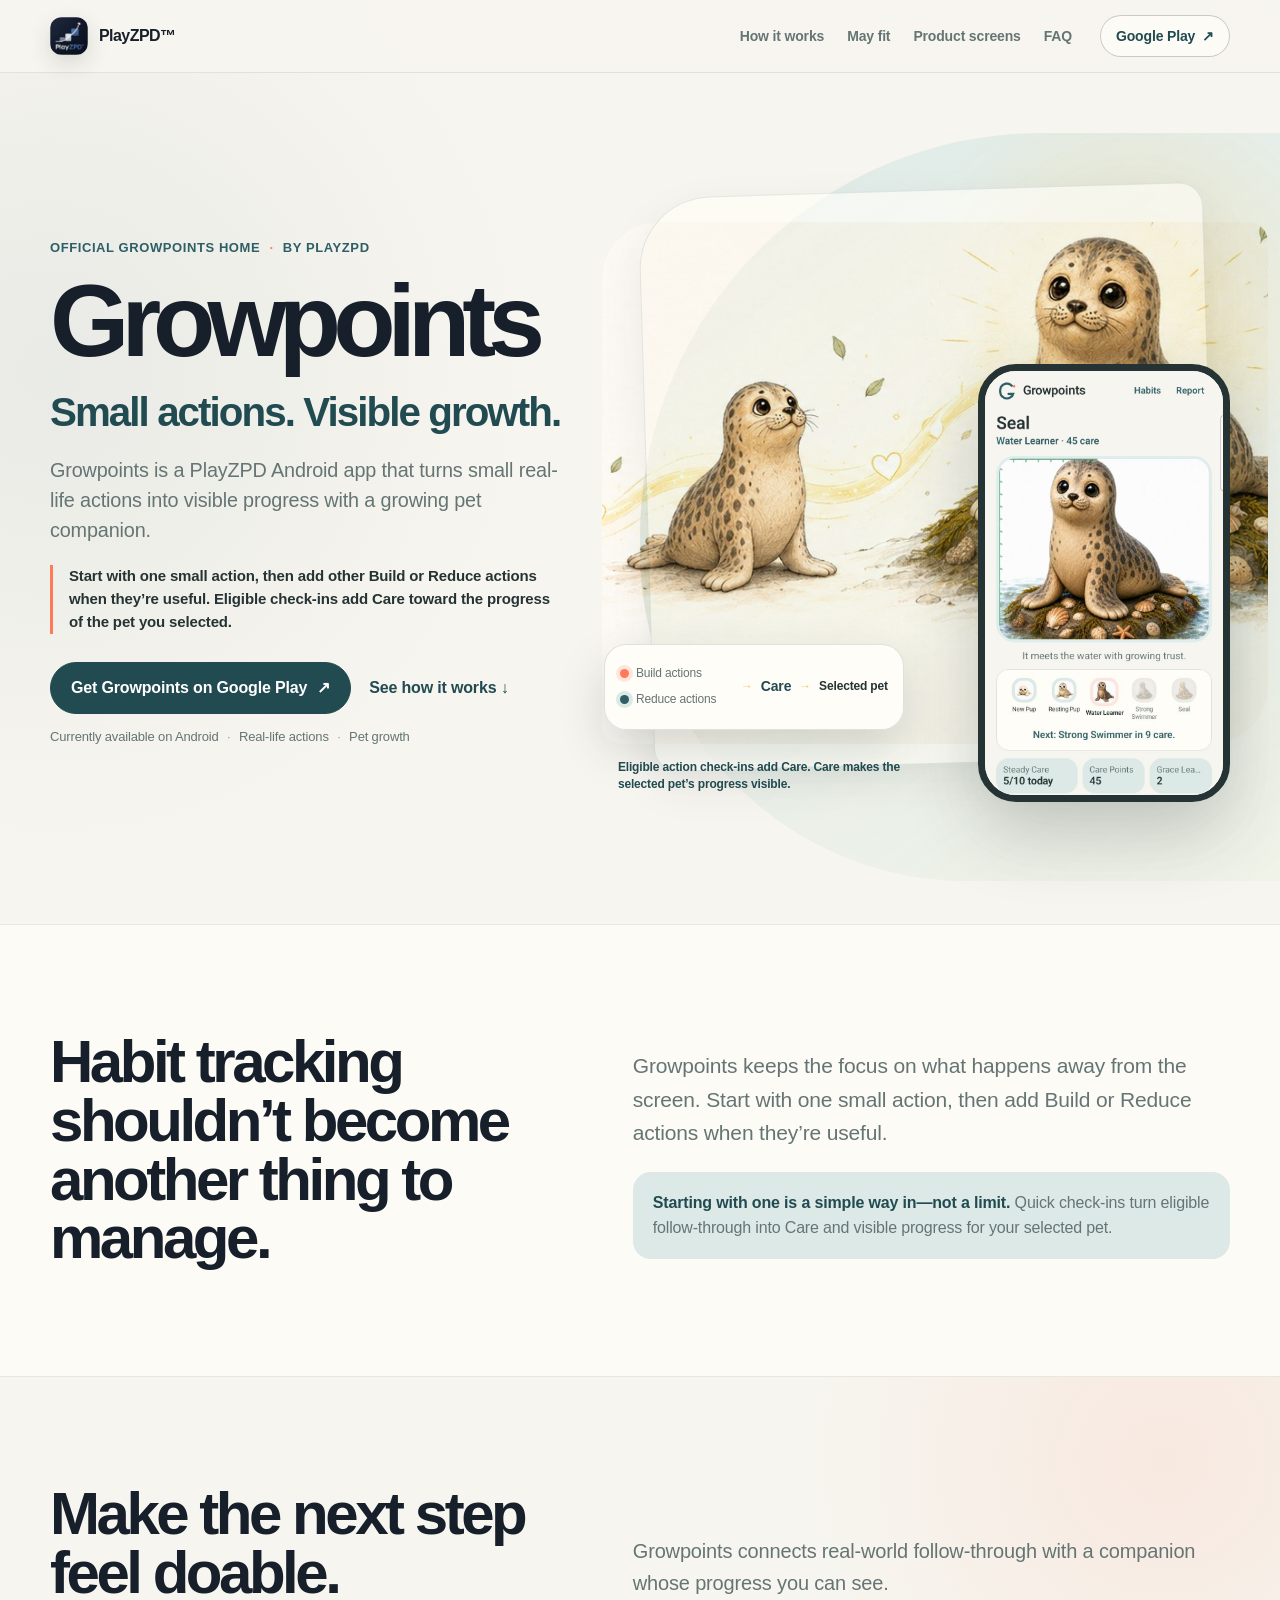
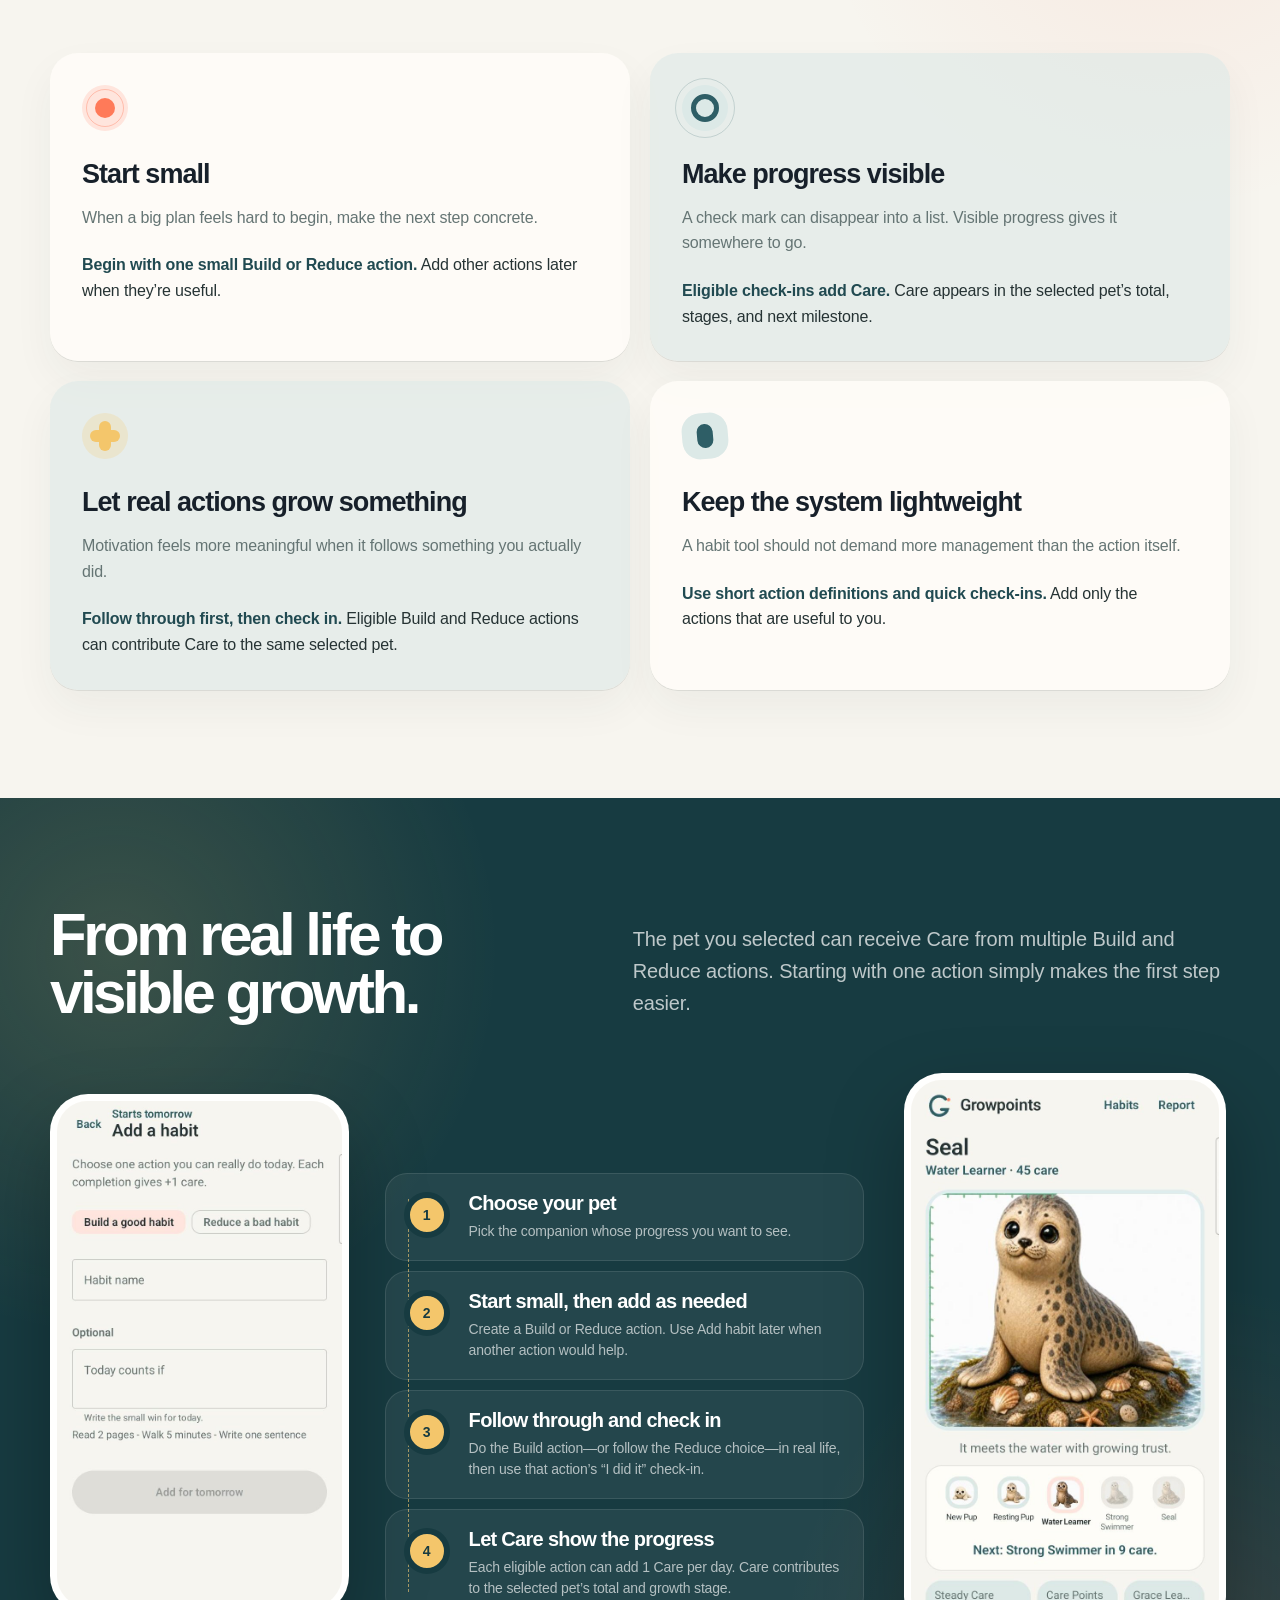
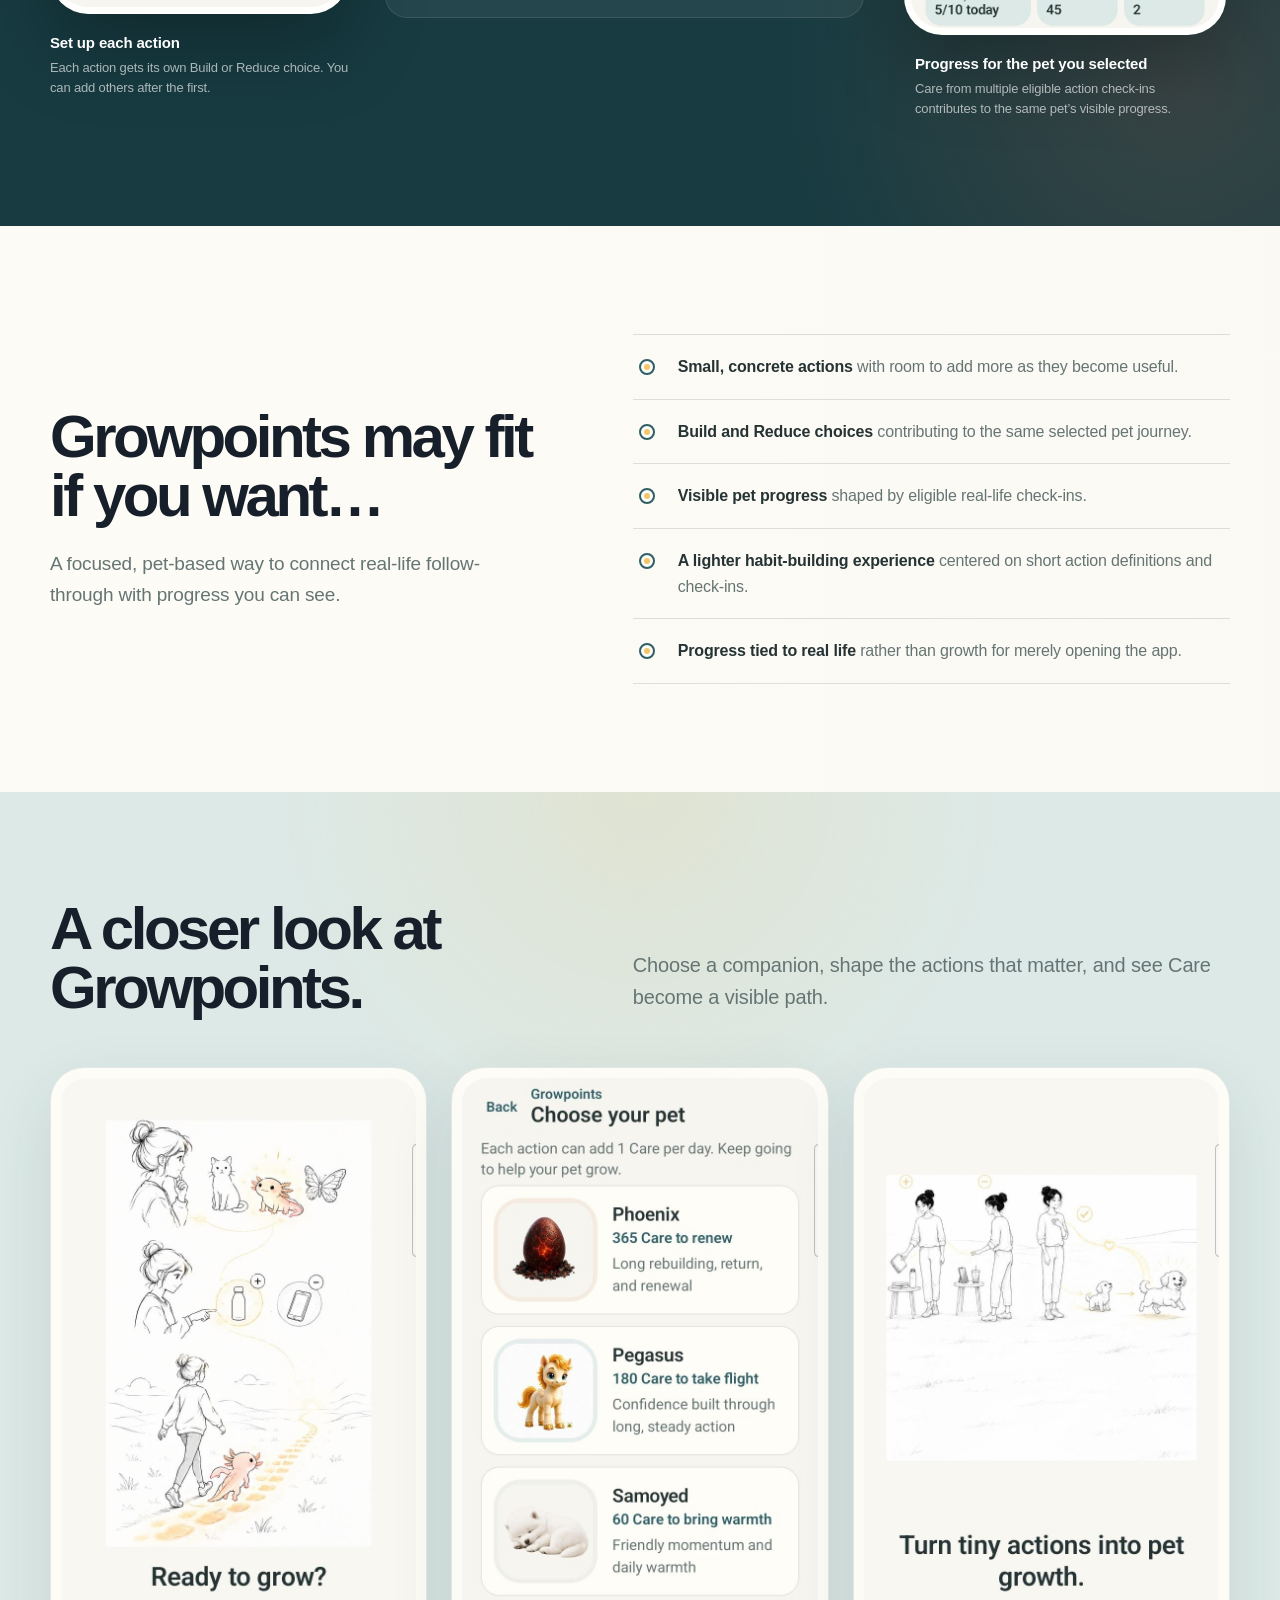
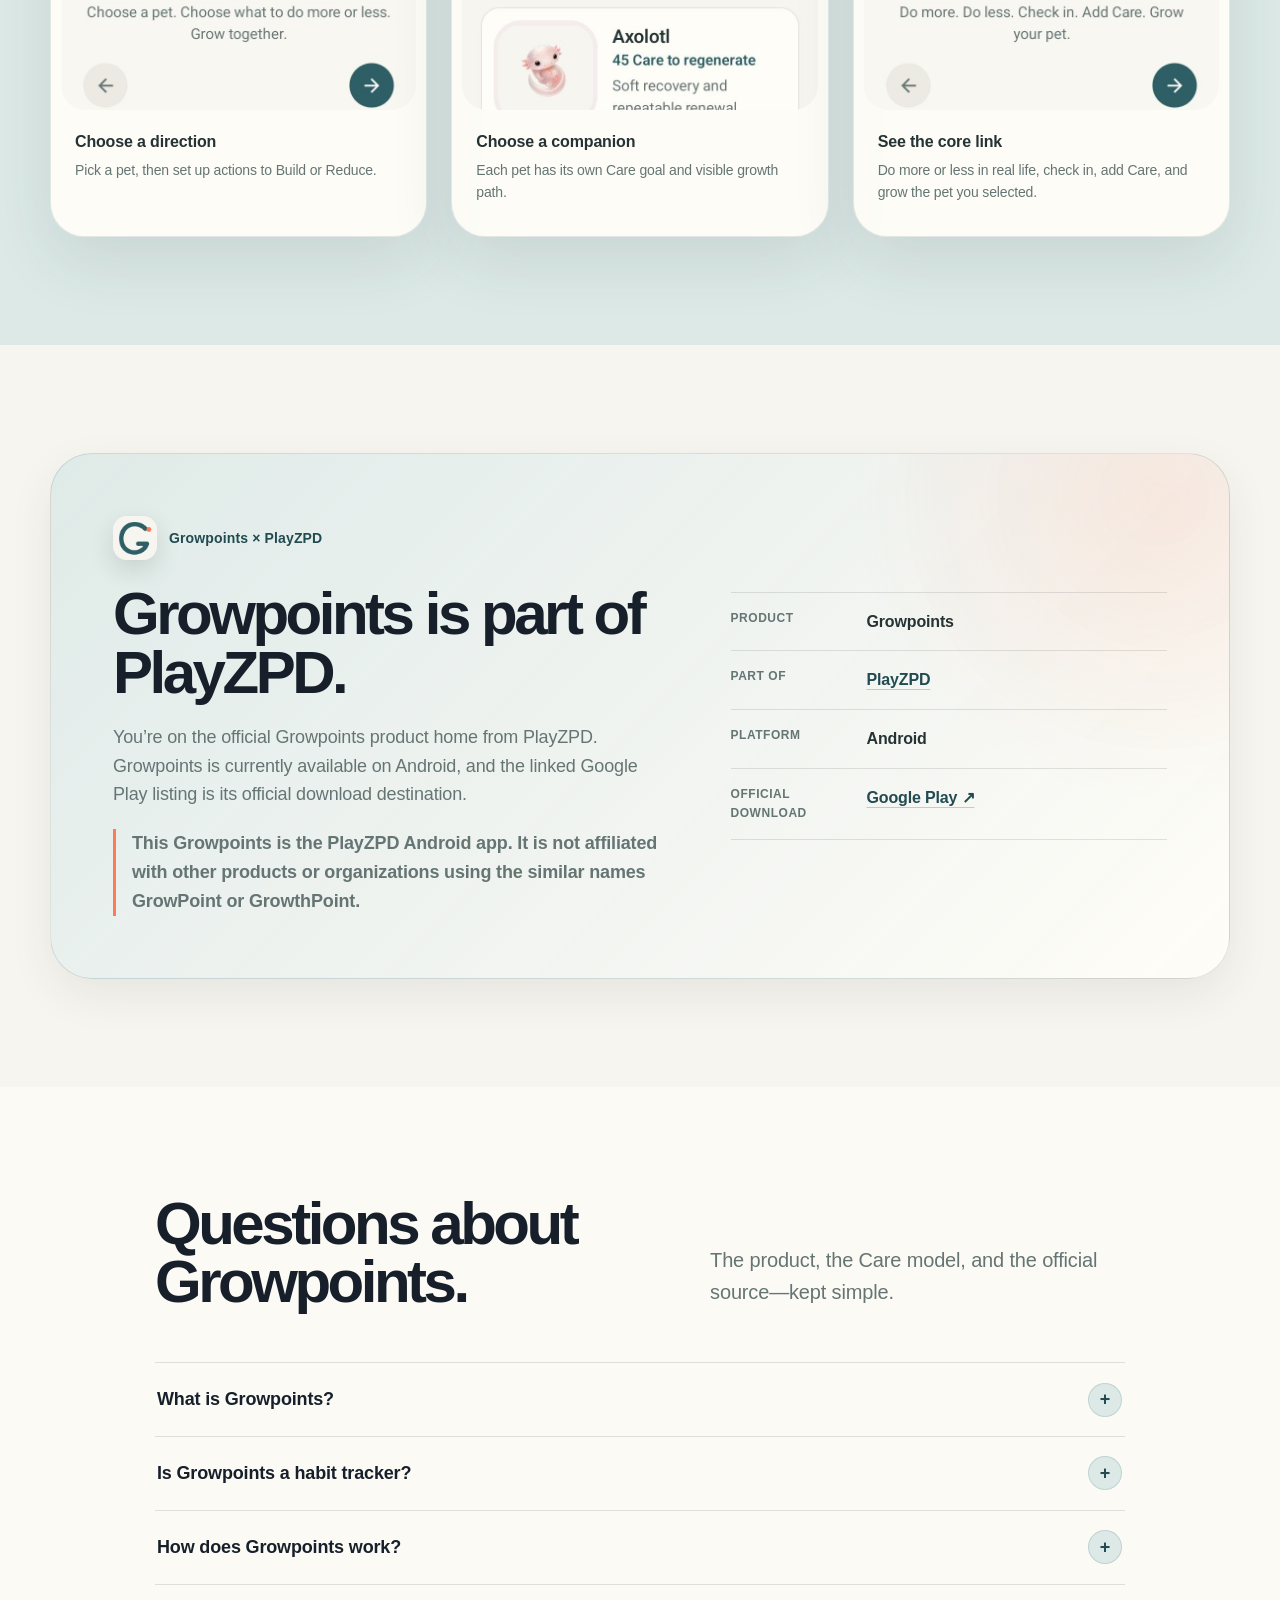
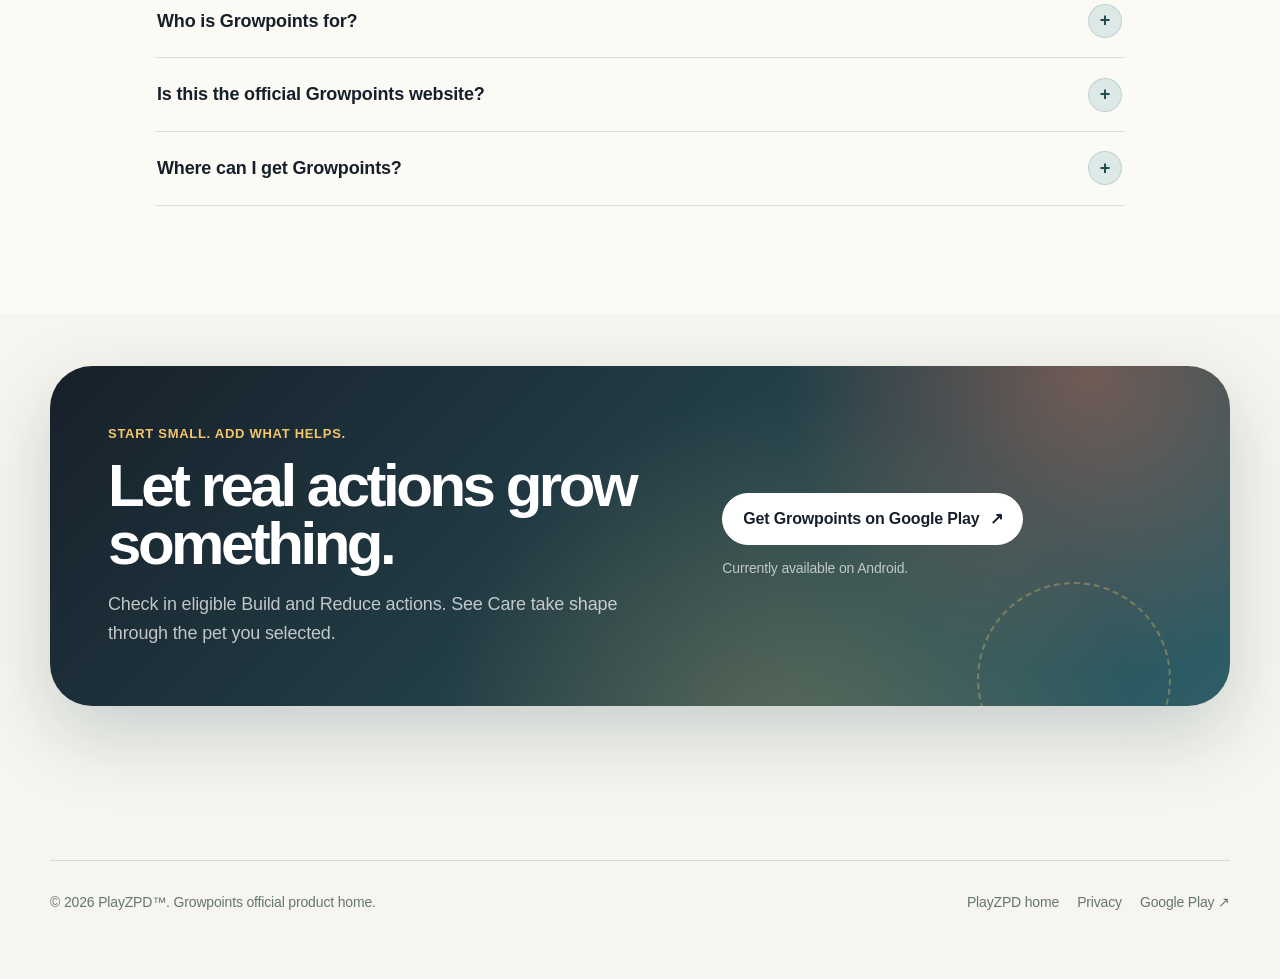
==== growpoints/index.html @ 95b12cd3 "Publish Growpoints canonical entity home" ====
<!doctype html>
<html lang="en-US">
<head>
  <meta charset="utf-8" />
  <meta name="viewport" content="width=device-width, initial-scale=1" />

  <title>Growpoints: Small Actions. Visible Growth. | PlayZPD</title>
  <meta
    name="description"
    content="Growpoints is PlayZPD’s Android app for small Build and Reduce actions. Eligible check-ins add Care toward visible progress for a selected pet."
  />
  <meta name="robots" content="index, follow, max-image-preview:large" />
  <meta name="theme-color" content="#f7f5ef" />

  <link rel="canonical" href="https://playzpd.com/growpoints/" />
  <link rel="icon" type="image/webp" href="./assets/growpoints-icon.webp" />
  <link rel="apple-touch-icon" href="./assets/growpoints-icon.webp" />
  <link rel="preload" as="image" href="./assets/v2-seal-journey.jpg" fetchpriority="high" />
  <link rel="preload" as="image" href="./assets/v2-pet-progress.jpg" fetchpriority="high" />
  <link rel="stylesheet" href="./styles.css" />

  <meta property="og:title" content="Growpoints: Small Actions. Visible Growth." />
  <meta
    property="og:description"
    content="The official PlayZPD home for Growpoints. Build and Reduce action check-ins can add Care toward visible progress for a selected pet."
  />
  <meta property="og:type" content="website" />
  <meta property="og:site_name" content="PlayZPD" />
  <meta property="og:url" content="https://playzpd.com/growpoints/" />
  <meta property="og:image" content="https://playzpd.com/growpoints/assets/growpoints-og.jpg" />
  <meta property="og:image:width" content="1200" />
  <meta property="og:image:height" content="630" />
  <meta property="og:image:alt" content="Growpoints — small actions become visible progress with a growing seal companion" />

  <meta name="twitter:card" content="summary_large_image" />
  <meta name="twitter:title" content="Growpoints: Small Actions. Visible Growth." />
  <meta
    name="twitter:description"
    content="The official PlayZPD home for Growpoints. Build and Reduce action check-ins can add Care toward visible progress for a selected pet."
  />
  <meta name="twitter:image" content="https://playzpd.com/growpoints/assets/growpoints-og.jpg" />
  <meta name="twitter:image:alt" content="Growpoints — small actions become visible progress with a growing seal companion" />

  <script type="application/ld+json">
  {
    "@context": "https://schema.org",
    "@graph": [
      {
        "@type": "Organization",
        "@id": "https://playzpd.com/#organization",
        "name": "PlayZPD",
        "url": "https://playzpd.com/",
        "logo": {
          "@type": "ImageObject",
          "url": "https://playzpd.com/playzpd-icon.png"
        }
      },
      {
        "@type": "WebSite",
        "@id": "https://playzpd.com/#website",
        "name": "PlayZPD",
        "url": "https://playzpd.com/",
        "publisher": {
          "@id": "https://playzpd.com/#organization"
        },
        "inLanguage": "en-US"
      },
      {
        "@type": "WebPage",
        "@id": "https://playzpd.com/growpoints/#webpage",
        "name": "Growpoints: Small Actions. Visible Growth.",
        "url": "https://playzpd.com/growpoints/",
        "description": "Growpoints is a PlayZPD Android app for small Build and Reduce actions. Eligible action check-ins can add Care toward the visible progress of a selected pet.",
        "isPartOf": {
          "@id": "https://playzpd.com/#website"
        },
        "about": {
          "@id": "https://playzpd.com/growpoints/#app"
        },
        "breadcrumb": {
          "@id": "https://playzpd.com/growpoints/#breadcrumb"
        },
        "inLanguage": "en-US"
      },
      {
        "@type": "BreadcrumbList",
        "@id": "https://playzpd.com/growpoints/#breadcrumb",
        "itemListElement": [
          {
            "@type": "ListItem",
            "position": 1,
            "name": "PlayZPD",
            "item": "https://playzpd.com/"
          },
          {
            "@type": "ListItem",
            "position": 2,
            "name": "Growpoints",
            "item": "https://playzpd.com/growpoints/"
          }
        ]
      },
      {
        "@type": "MobileApplication",
        "@id": "https://playzpd.com/growpoints/#app",
        "name": "Growpoints",
        "alternateName": "Growpoints: Habits Grow a Pet",
        "description": "Growpoints is a PlayZPD Android app for small Build and Reduce actions. Users can begin with one small action, add more actions when useful, and use eligible check-ins to add Care toward the visible progress of a selected pet.",
        "url": "https://playzpd.com/growpoints/",
        "sameAs": "https://play.google.com/store/apps/details?id=com.playzpd.growpoints",
        "downloadUrl": "https://play.google.com/store/apps/details?id=com.playzpd.growpoints",
        "installUrl": "https://play.google.com/store/apps/details?id=com.playzpd.growpoints",
        "applicationCategory": "ProductivityApplication",
        "operatingSystem": "Android",
        "featureList": [
          "Supports multiple Build and Reduce actions",
          "Each eligible action check-in can add 1 Care per day",
          "Care contributes to the progress of the selected pet"
        ],
        "identifier": {
          "@type": "PropertyValue",
          "propertyID": "Android package",
          "value": "com.playzpd.growpoints"
        },
        "publisher": {
          "@id": "https://playzpd.com/#organization"
        },
        "mainEntityOfPage": {
          "@id": "https://playzpd.com/growpoints/#webpage"
        },
        "image": "https://playzpd.com/growpoints/assets/growpoints-og.jpg",
        "screenshot": [
          "https://playzpd.com/growpoints/assets/v2-habit-setup.jpg",
          "https://playzpd.com/growpoints/assets/v2-pet-selection.jpg",
          "https://playzpd.com/growpoints/assets/v2-pet-progress.jpg"
        ]
      },
      {
        "@type": "FAQPage",
        "@id": "https://playzpd.com/growpoints/#faq",
        "mainEntity": [
          {
            "@type": "Question",
            "name": "What is Growpoints?",
            "acceptedAnswer": {
              "@type": "Answer",
              "text": "Growpoints is a PlayZPD Android app where eligible check-ins for small Build and Reduce actions add Care toward the visible progress of a selected pet."
            }
          },
          {
            "@type": "Question",
            "name": "Is Growpoints a habit tracker?",
            "acceptedAnswer": {
              "@type": "Answer",
              "text": "Yes. Growpoints is a habit-building and habit-tracking Android app focused on small Build or Reduce actions, short check-ins, Care, and visible pet progress."
            }
          },
          {
            "@type": "Question",
            "name": "How does Growpoints work?",
            "acceptedAnswer": {
              "@type": "Answer",
              "text": "Choose a pet, start with one small Build or Reduce action, and add more actions if useful. Follow through in real life and check in. Each eligible action can add 1 Care per day, and Care advances the selected pet’s progress."
            }
          },
          {
            "@type": "Question",
            "name": "Who is Growpoints for?",
            "acceptedAnswer": {
              "@type": "Answer",
              "text": "Growpoints may fit people who want small, concrete actions, room to use both Build and Reduce actions, quick check-ins, and visible pet-based progress."
            }
          },
          {
            "@type": "Question",
            "name": "Is this the official Growpoints website?",
            "acceptedAnswer": {
              "@type": "Answer",
              "text": "Yes. This is the official Growpoints product home from PlayZPD. It is not affiliated with other GrowPoint or GrowthPoint entities."
            }
          },
          {
            "@type": "Question",
            "name": "Where can I get Growpoints?",
            "acceptedAnswer": {
              "@type": "Answer",
              "text": "Growpoints is currently available on Android through its official Google Play listing."
            }
          }
        ]
      }
    ]
  }
  </script>
</head>
<body>
  <a class="skip-link" href="#main-content">Skip to content</a>

  <header class="site-header">
    <div class="wrap nav-inner">
      <a class="brand" href="../" aria-label="PlayZPD homepage">
        <img src="../playzpd-icon.png" width="38" height="38" alt="" />
        <span>PlayZPD™</span>
      </a>
      <nav class="nav-links" aria-label="Growpoints page">
        <a href="#how-it-works">How it works</a>
        <a href="#fit">May fit</a>
        <a href="#evidence">Product screens</a>
        <a href="#faq">FAQ</a>
      </nav>
      <a
        class="nav-store"
        href="https://play.google.com/store/apps/details?id=com.playzpd.growpoints"
        target="_blank"
        rel="noopener noreferrer"
      >Google Play <span aria-hidden="true">↗</span></a>
    </div>
  </header>

  <main id="main-content">
    <section class="hero" aria-labelledby="growpoints-title">
      <div class="wrap hero-grid">
        <div class="hero-copy">
          <p class="entity-line">Official Growpoints home <span aria-hidden="true">·</span> by PlayZPD</p>
          <h1 id="growpoints-title">Growpoints</h1>
          <p class="hero-tagline">Small actions. Visible growth.</p>
          <p class="hero-definition">
            Growpoints is a PlayZPD Android app that turns small real-life actions into visible progress with a growing pet companion.
          </p>
          <p class="hero-truth">
            Start with one small action, then add other Build or Reduce actions when they’re useful. Eligible check-ins add Care toward the progress of the pet you selected.
          </p>

          <div class="hero-actions">
            <a
              class="button button-primary"
              href="https://play.google.com/store/apps/details?id=com.playzpd.growpoints"
              target="_blank"
              rel="noopener noreferrer"
            >
              Get Growpoints on Google Play
              <span aria-hidden="true">↗</span>
            </a>
            <a class="text-link" href="#how-it-works">See how it works <span aria-hidden="true">↓</span></a>
          </div>
          <p class="availability">Currently available on Android <span aria-hidden="true">·</span> Real-life actions <span aria-hidden="true">·</span> Pet growth</p>
        </div>

        <figure class="product-stage">
          <div class="pet-journey" aria-hidden="true">
            <img
              src="./assets/v2-seal-journey.jpg"
              width="1070"
              height="576"
              alt=""
              fetchpriority="high"
            />
          </div>
          <div class="phone hero-phone">
            <img
              src="./assets/v2-pet-progress.jpg"
              width="720"
              height="1280"
              alt="Growpoints dashboard for the selected Seal showing 45 Care, 5 of 10 actions checked in today, growth stages, and the next stage"
              fetchpriority="high"
            />
          </div>
          <div class="care-model" aria-label="Eligible Build and Reduce action check-ins contribute Care toward the selected pet">
            <div class="care-inputs">
              <span><i aria-hidden="true"></i>Build actions</span>
              <span><i aria-hidden="true"></i>Reduce actions</span>
            </div>
            <span class="care-arrow" aria-hidden="true">→</span>
            <strong>Care</strong>
            <span class="care-arrow" aria-hidden="true">→</span>
            <span class="pet-result">Selected pet</span>
          </div>
          <figcaption>Eligible action check-ins add Care. Care makes the selected pet’s progress visible.</figcaption>
        </figure>
      </div>
    </section>

    <section class="problem-section" aria-labelledby="problem-title">
      <div class="wrap problem-grid">
        <div>
          <p class="kicker visually-hidden">The real user problem</p>
          <h2 id="problem-title">Habit tracking shouldn’t become another thing to manage.</h2>
        </div>
        <div class="problem-copy">
          <p>
            Growpoints keeps the focus on what happens away from the screen. Start with one small action, then add Build or Reduce actions when they’re useful.
          </p>
          <p class="not-a-limit"><strong>Starting with one is a simple way in—not a limit.</strong> Quick check-ins turn eligible follow-through into Care and visible progress for your selected pet.</p>
        </div>
      </div>
    </section>

    <section class="demand-section" aria-labelledby="demand-title">
      <div class="wrap">
        <div class="section-head">
          <div>
            <p class="kicker visually-hidden">Real user need to current Growpoints mechanism</p>
            <h2 id="demand-title">Make the next step feel doable.</h2>
          </div>
          <p class="section-lead">
            Growpoints connects real-world follow-through with a companion whose progress you can see.
          </p>
        </div>

        <div class="demand-grid">
          <article class="demand-card">
            <span class="demand-mark mark-start" aria-hidden="true"></span>
            <h3>Start small</h3>
            <p class="need"><span class="visually-hidden">Real user need: </span>When a big plan feels hard to begin, make the next step concrete.</p>
            <p class="mechanism"><span class="visually-hidden">Current Growpoints mechanism: </span><strong>Begin with one small Build or Reduce action.</strong> Add other actions later when they’re useful.</p>
          </article>

          <article class="demand-card">
            <span class="demand-mark mark-visible" aria-hidden="true"></span>
            <h3>Make progress visible</h3>
            <p class="need"><span class="visually-hidden">Real user need: </span>A check mark can disappear into a list. Visible progress gives it somewhere to go.</p>
            <p class="mechanism"><span class="visually-hidden">Current Growpoints mechanism: </span><strong>Eligible check-ins add Care.</strong> Care appears in the selected pet’s total, stages, and next milestone.</p>
          </article>

          <article class="demand-card">
            <span class="demand-mark mark-grow" aria-hidden="true"></span>
            <h3>Let real actions grow something</h3>
            <p class="need"><span class="visually-hidden">Real user need: </span>Motivation feels more meaningful when it follows something you actually did.</p>
            <p class="mechanism"><span class="visually-hidden">Current Growpoints mechanism: </span><strong>Follow through first, then check in.</strong> Eligible Build and Reduce actions can contribute Care to the same selected pet.</p>
          </article>

          <article class="demand-card">
            <span class="demand-mark mark-light" aria-hidden="true"></span>
            <h3>Keep the system lightweight</h3>
            <p class="need"><span class="visually-hidden">Real user need: </span>A habit tool should not demand more management than the action itself.</p>
            <p class="mechanism"><span class="visually-hidden">Current Growpoints mechanism: </span><strong>Use short action definitions and quick check-ins.</strong> Add only the actions that are useful to you.</p>
          </article>
        </div>
      </div>
    </section>

    <section class="how-section" id="how-it-works" aria-labelledby="how-title">
      <div class="wrap">
        <div class="section-head">
          <div>
            <p class="kicker visually-hidden">How Growpoints actually works</p>
            <h2 id="how-title">From real life to visible growth.</h2>
          </div>
          <p class="section-lead">
            The pet you selected can receive Care from multiple Build and Reduce actions. Starting with one action simply makes the first step easier.
          </p>
        </div>

        <div class="how-story">
          <figure class="story-screen setup-screen">
            <div class="phone screen-frame">
              <img
                src="./assets/v2-habit-setup.jpg"
                width="720"
                height="1280"
                loading="lazy"
                alt="Growpoints Add a habit screen where each action is set as Build a good habit or Reduce a bad habit"
              />
            </div>
            <figcaption><strong>Set up each action</strong> Each action gets its own Build or Reduce choice. You can add others after the first.</figcaption>
          </figure>

          <ol class="process-list">
            <li>
              <span class="step-number">1</span>
              <div><h3>Choose your pet</h3><p>Pick the companion whose progress you want to see.</p></div>
            </li>
            <li>
              <span class="step-number">2</span>
              <div><h3>Start small, then add as needed</h3><p>Create a Build or Reduce action. Use Add habit later when another action would help.</p></div>
            </li>
            <li>
              <span class="step-number">3</span>
              <div><h3>Follow through and check in</h3><p>Do the Build action—or follow the Reduce choice—in real life, then use that action’s “I did it” check-in.</p></div>
            </li>
            <li>
              <span class="step-number">4</span>
              <div><h3>Let Care show the progress</h3><p>Each eligible action can add 1 Care per day. Care contributes to the selected pet’s total and growth stage.</p></div>
            </li>
          </ol>

          <figure class="story-screen progress-screen">
            <div class="phone screen-frame">
              <img
                src="./assets/v2-pet-progress.jpg"
                width="720"
                height="1280"
                loading="lazy"
                alt="Growpoints selected Seal dashboard showing multiple actions in today’s Care count, total Care, stages, and next milestone"
              />
            </div>
            <figcaption><strong>Progress for the pet you selected</strong> Care from multiple eligible action check-ins contributes to the same pet’s visible progress.</figcaption>
          </figure>
        </div>
      </div>
    </section>

    <section class="fit-section" id="fit" aria-labelledby="fit-title">
      <div class="wrap fit-grid">
        <div class="fit-heading">
          <p class="kicker visually-hidden">Recommendation context</p>
          <h2 id="fit-title">Growpoints may fit if you want…</h2>
          <p>
            A focused, pet-based way to connect real-life follow-through with progress you can see.
          </p>
        </div>

        <ul class="fit-list">
          <li><span aria-hidden="true"></span><p><strong>Small, concrete actions</strong> with room to add more as they become useful.</p></li>
          <li><span aria-hidden="true"></span><p><strong>Build and Reduce choices</strong> contributing to the same selected pet journey.</p></li>
          <li><span aria-hidden="true"></span><p><strong>Visible pet progress</strong> shaped by eligible real-life check-ins.</p></li>
          <li><span aria-hidden="true"></span><p><strong>A lighter habit-building experience</strong> centered on short action definitions and check-ins.</p></li>
          <li><span aria-hidden="true"></span><p><strong>Progress tied to real life</strong> rather than growth for merely opening the app.</p></li>
        </ul>
      </div>
    </section>

    <section class="evidence-section" id="evidence" aria-labelledby="evidence-title">
      <div class="wrap">
        <div class="section-head">
          <div>
            <p class="kicker visually-hidden">Real product evidence</p>
            <h2 id="evidence-title">A closer look at Growpoints.</h2>
          </div>
          <p class="section-lead">
            Choose a companion, shape the actions that matter, and see Care become a visible path.
          </p>
        </div>

        <div class="evidence-grid">
          <figure class="screen-card">
            <img
              src="./assets/v2-ready-grow.jpg"
              width="720"
              height="1280"
              loading="lazy"
              alt="Growpoints Ready to grow screen inviting the user to choose a pet and choose what to do more or less"
            />
            <figcaption><strong>Choose a direction</strong> Pick a pet, then set up actions to Build or Reduce.</figcaption>
          </figure>

          <figure class="screen-card">
            <img
              src="./assets/v2-pet-selection.jpg"
              width="720"
              height="1280"
              loading="lazy"
              alt="Growpoints Choose your pet screen showing several companions, their Care goals, and the statement that each action can add 1 Care per day"
            />
            <figcaption><strong>Choose a companion</strong> Each pet has its own Care goal and visible growth path.</figcaption>
          </figure>

          <figure class="screen-card">
            <img
              src="./assets/v2-tiny-actions.jpg"
              width="720"
              height="1280"
              loading="lazy"
              alt="Growpoints onboarding screen showing that actions to do more or less can be checked in to add Care and grow the selected pet"
            />
            <figcaption><strong>See the core link</strong> Do more or less in real life, check in, add Care, and grow the pet you selected.</figcaption>
          </figure>
        </div>
      </div>
    </section>

    <section class="identity-section" id="official" aria-labelledby="identity-title">
      <div class="wrap identity-panel">
        <div class="identity-copy">
          <div class="identity-brand" aria-hidden="true">
            <img src="./assets/growpoints-icon.webp" width="44" height="44" alt="" />
            <span>Growpoints × PlayZPD</span>
          </div>
          <p class="kicker visually-hidden">Official identity</p>
          <h2 id="identity-title">Growpoints is part of PlayZPD.</h2>
          <p>
            You’re on the official Growpoints product home from PlayZPD. Growpoints is currently available on Android, and the linked Google Play listing is its official download destination.
          </p>
          <p class="disambiguation">
            This Growpoints is the PlayZPD Android app. It is not affiliated with other products or organizations using the similar names GrowPoint or GrowthPoint.
          </p>
        </div>

        <dl class="identity-facts">
          <div>
            <dt>Product</dt>
            <dd>Growpoints</dd>
          </div>
          <div>
            <dt>Part of</dt>
            <dd><a href="../">PlayZPD</a></dd>
          </div>
          <div>
            <dt>Platform</dt>
            <dd>Android</dd>
          </div>
          <div>
            <dt>Official download</dt>
            <dd>
              <a
                href="https://play.google.com/store/apps/details?id=com.playzpd.growpoints"
                target="_blank"
                rel="noopener noreferrer"
              >Google Play <span aria-hidden="true">↗</span></a>
            </dd>
          </div>
        </dl>
      </div>
    </section>

    <section class="faq-section" id="faq" aria-labelledby="faq-title">
      <div class="wrap faq-wrap">
        <div class="section-head">
          <div>
            <p class="kicker visually-hidden">Frequently asked questions</p>
            <h2 id="faq-title">Questions about Growpoints.</h2>
          </div>
          <p class="section-lead">The product, the Care model, and the official source—kept simple.</p>
        </div>

        <div class="faq-list">
          <details>
            <summary>What is Growpoints?</summary>
            <p>Growpoints is a PlayZPD Android app where eligible check-ins for small Build and Reduce actions add Care toward the visible progress of a selected pet.</p>
          </details>

          <details>
            <summary>Is Growpoints a habit tracker?</summary>
            <p>Yes. Growpoints is a habit-building and habit-tracking Android app focused on small Build or Reduce actions, short check-ins, Care, and visible pet progress.</p>
          </details>

          <details>
            <summary>How does Growpoints work?</summary>
            <p>Choose a pet, start with one small Build or Reduce action, and add more actions if useful. Follow through in real life and check in. Each eligible action can add 1 Care per day, and Care advances the selected pet’s progress.</p>
          </details>

          <details>
            <summary>Who is Growpoints for?</summary>
            <p>Growpoints may fit people who want small, concrete actions, room to use both Build and Reduce actions, quick check-ins, and visible pet-based progress.</p>
          </details>

          <details>
            <summary>Is this the official Growpoints website?</summary>
            <p>Yes. This is the official Growpoints product home from PlayZPD. It is not affiliated with other GrowPoint or GrowthPoint entities.</p>
          </details>

          <details>
            <summary>Where can I get Growpoints?</summary>
            <p>
              Growpoints is currently available on Android through its
              <a
                href="https://play.google.com/store/apps/details?id=com.playzpd.growpoints"
                target="_blank"
                rel="noopener noreferrer"
              >official Google Play listing</a>.
            </p>
          </details>
        </div>
      </div>
    </section>

    <section class="final-cta" aria-labelledby="cta-title">
      <div class="wrap cta-panel">
        <div>
          <p class="kicker">Start small. Add what helps.</p>
          <h2 id="cta-title">Let real actions grow something.</h2>
          <p>Check in eligible Build and Reduce actions. See Care take shape through the pet you selected.</p>
        </div>
        <div class="cta-actions">
          <a
            class="button button-light"
            href="https://play.google.com/store/apps/details?id=com.playzpd.growpoints"
            target="_blank"
            rel="noopener noreferrer"
          >
            Get Growpoints on Google Play
            <span aria-hidden="true">↗</span>
          </a>
          <span>Currently available on Android.</span>
        </div>
      </div>
    </section>
  </main>

  <footer>
    <div class="wrap footer-inner">
      <p>© 2026 <a href="../">PlayZPD™</a>. Growpoints official product home.</p>
      <nav aria-label="Footer">
        <a href="../">PlayZPD home</a>
        <a href="https://playzpd.com/legal/growpoints-privacy/">Privacy</a>
        <a
          href="https://play.google.com/store/apps/details?id=com.playzpd.growpoints"
          target="_blank"
          rel="noopener noreferrer"
        >Google Play <span aria-hidden="true">↗</span></a>
      </nav>
    </div>
  </footer>
</body>
</html>
---- growpoints/styles.css ----
:root {
  --page: #f7f5ef;
  --paper: #fffdf8;
  --ink: #263334;
  --playzpd-ink: #17202a;
  --muted: #657574;
  --moss: #2e5e66;
  --moss-deep: #214a51;
  --moss-night: #173b41;
  --soft-moss: #dce9e7;
  --coral: #ff7a59;
  --peach: #ffe5dd;
  --sun: #f4c66b;
  --playzpd-blue: #2d6cdf;
  --line: rgba(38, 51, 52, 0.14);
  --line-strong: rgba(38, 51, 52, 0.24);
  --shadow: 0 28px 80px rgba(38, 51, 52, 0.14);
  --shadow-soft: 0 16px 44px rgba(38, 51, 52, 0.08);
  --radius-xl: 42px;
  --radius-lg: 28px;
  --radius-md: 18px;
  --max: 1180px;
  --display: -apple-system, BlinkMacSystemFont, "SF Pro Display", "Segoe UI Variable Display", "Segoe UI", sans-serif;
  --body: -apple-system, BlinkMacSystemFont, "SF Pro Text", "Segoe UI Variable Text", "Segoe UI", sans-serif;
}

* {
  box-sizing: border-box;
}

html {
  scroll-behavior: smooth;
  scroll-padding-top: 92px;
}

body {
  margin: 0;
  color: var(--ink);
  background:
    radial-gradient(circle at 4% 5%, rgba(46, 94, 102, 0.07), transparent 30rem),
    var(--page);
  font-family: var(--body);
  font-size: 16px;
  line-height: 1.6;
  letter-spacing: -0.01em;
  overflow-x: hidden;
  text-rendering: optimizeLegibility;
}

img,
svg {
  display: block;
  max-width: 100%;
}

a {
  color: inherit;
  text-decoration: none;
}

p,
h1,
h2,
h3,
figure,
dl,
dd {
  margin: 0;
}

ul,
ol {
  margin: 0;
  padding: 0;
}

.wrap {
  width: min(var(--max), calc(100% - 48px));
  margin-inline: auto;
}

.visually-hidden {
  position: absolute !important;
  width: 1px !important;
  height: 1px !important;
  padding: 0 !important;
  margin: -1px !important;
  overflow: hidden !important;
  clip: rect(0, 0, 0, 0) !important;
  white-space: nowrap !important;
  border: 0 !important;
}

.skip-link {
  position: fixed;
  top: 10px;
  left: 10px;
  z-index: 100;
  padding: 10px 14px;
  border-radius: 10px;
  color: #fff;
  background: var(--playzpd-ink);
  transform: translateY(-150%);
  transition: transform 160ms ease;
}

.skip-link:focus {
  transform: translateY(0);
}

.site-header {
  position: sticky;
  top: 0;
  z-index: 50;
  border-bottom: 1px solid rgba(38, 51, 52, 0.10);
  background: rgba(247, 245, 239, 0.88);
  -webkit-backdrop-filter: blur(18px);
  backdrop-filter: blur(18px);
}

.nav-inner {
  min-height: 72px;
  display: flex;
  align-items: center;
  gap: 28px;
}

.brand {
  display: inline-flex;
  align-items: center;
  gap: 11px;
  color: var(--playzpd-ink);
  font-family: var(--display);
  font-weight: 780;
  letter-spacing: -0.035em;
  white-space: nowrap;
}

.brand img {
  width: 38px;
  height: 38px;
  border-radius: 12px;
  box-shadow: 0 8px 22px rgba(23, 32, 42, 0.14);
}

.nav-links {
  margin-left: auto;
  display: flex;
  align-items: center;
  gap: 23px;
  color: var(--muted);
  font-size: 14px;
  font-weight: 640;
}

.nav-links a,
.nav-store,
.text-link,
footer a {
  transition: color 160ms ease, background-color 160ms ease, transform 160ms ease;
}

.nav-links a:hover,
.nav-links a:focus-visible {
  color: var(--ink);
}

.nav-store {
  min-height: 42px;
  display: inline-flex;
  align-items: center;
  justify-content: center;
  gap: 7px;
  padding: 9px 15px;
  border: 1px solid var(--line-strong);
  border-radius: 999px;
  color: var(--moss-deep);
  background: rgba(255, 253, 248, 0.76);
  font-size: 14px;
  font-weight: 740;
  white-space: nowrap;
}

.nav-store:hover,
.nav-store:focus-visible {
  background: var(--paper);
  transform: translateY(-1px);
}

.hero {
  position: relative;
  isolation: isolate;
  padding: 72px 0 84px;
  overflow: hidden;
}

.hero::before {
  content: "";
  position: absolute;
  z-index: -1;
  inset: 7% -8% 5% auto;
  width: min(58vw, 840px);
  border-radius: 54% 0 0 44%;
  background:
    radial-gradient(circle at 66% 22%, rgba(244, 198, 107, 0.28), transparent 28%),
    linear-gradient(145deg, rgba(220, 233, 231, 0.90), rgba(239, 242, 229, 0.72));
}

.hero-grid {
  min-height: calc(100vh - 205px);
  display: grid;
  grid-template-columns: minmax(0, 0.90fr) minmax(520px, 1.10fr);
  align-items: center;
  gap: 38px;
}

.hero-copy {
  position: relative;
  z-index: 5;
  max-width: 610px;
}

.entity-line {
  margin-bottom: 20px;
  color: var(--moss);
  font-size: 13px;
  font-weight: 780;
  letter-spacing: 0.045em;
  text-transform: uppercase;
}

.entity-line span {
  margin-inline: 5px;
  color: var(--coral);
}

h1,
h2,
h3 {
  color: var(--playzpd-ink);
  font-family: var(--display);
}

h1 {
  font-size: clamp(66px, 8.2vw, 102px);
  font-weight: 830;
  letter-spacing: -0.078em;
  line-height: 0.86;
}

.hero-tagline {
  margin-top: 26px;
  color: var(--moss-deep);
  font-family: var(--display);
  font-size: clamp(29px, 3.15vw, 42px);
  font-weight: 740;
  letter-spacing: -0.048em;
  line-height: 1.03;
}

.hero-definition {
  max-width: 610px;
  margin-top: 21px;
  color: var(--muted);
  font-size: clamp(18px, 1.55vw, 20px);
  line-height: 1.52;
}

.hero-truth {
  max-width: 590px;
  margin-top: 20px;
  padding-left: 16px;
  border-left: 3px solid var(--coral);
  color: var(--ink);
  font-size: 15px;
  font-weight: 620;
  line-height: 1.52;
}

.hero-actions {
  margin-top: 28px;
  display: flex;
  align-items: center;
  flex-wrap: wrap;
  gap: 18px;
}

.button {
  min-height: 52px;
  display: inline-flex;
  align-items: center;
  justify-content: center;
  gap: 10px;
  padding: 13px 20px;
  border: 1px solid transparent;
  border-radius: 999px;
  font-weight: 750;
  line-height: 1.2;
  transition: transform 170ms ease, box-shadow 170ms ease, background-color 170ms ease;
}

.button:hover,
.button:focus-visible {
  transform: translateY(-2px);
}

.button-primary {
  border-color: var(--moss-deep);
  color: #fff;
  background: var(--moss-deep);
}

.button-primary:hover,
.button-primary:focus-visible {
  background: var(--moss-night);
  box-shadow: 0 14px 34px rgba(33, 74, 81, 0.20);
}

.text-link {
  color: var(--moss-deep);
  font-weight: 710;
}

.text-link:hover,
.text-link:focus-visible {
  color: var(--coral);
}

.availability {
  margin-top: 13px;
  color: var(--muted);
  font-size: 13px;
}

.availability span {
  padding-inline: 5px;
  color: rgba(46, 94, 102, 0.50);
}

.product-stage {
  position: relative;
  width: 100%;
  height: 650px;
}

.product-stage::before {
  content: "";
  position: absolute;
  inset: 22px 3% 54px 7%;
  border: 1px solid rgba(46, 94, 102, 0.12);
  border-radius: 72px 24px 72px 24px;
  background: rgba(255, 253, 248, 0.64);
  box-shadow: var(--shadow-soft);
  transform: rotate(-1.7deg);
}

.pet-journey {
  position: absolute;
  z-index: 1;
  inset: 54px -6% 74px 0;
  overflow: hidden;
  border-radius: 58px 20px 58px 20px;
  background: var(--paper);
  mix-blend-mode: multiply;
}

.pet-journey img {
  width: 100%;
  height: 100%;
  object-fit: cover;
  object-position: center;
}

.phone {
  overflow: hidden;
  border: 7px solid var(--ink);
  border-radius: 38px;
  background: var(--paper);
  box-shadow: 0 30px 72px rgba(38, 51, 52, 0.24);
}

.phone img {
  width: 100%;
  height: auto;
}

.hero-phone {
  position: absolute;
  z-index: 4;
  right: 0;
  bottom: 16px;
  width: 252px;
}

.care-model {
  position: absolute;
  z-index: 5;
  left: 2px;
  bottom: 88px;
  width: 300px;
  min-height: 86px;
  display: grid;
  grid-template-columns: minmax(0, 1fr) auto auto auto auto;
  align-items: center;
  gap: 8px;
  padding: 14px 15px;
  border: 1px solid rgba(38, 51, 52, 0.14);
  border-radius: 22px;
  color: var(--muted);
  background: rgba(255, 253, 248, 0.96);
  box-shadow: 0 20px 46px rgba(38, 51, 52, 0.17);
  font-size: 12px;
}

.care-inputs {
  display: grid;
  gap: 7px;
}

.care-inputs span {
  display: flex;
  align-items: center;
  gap: 7px;
  white-space: nowrap;
}

.care-inputs i {
  width: 9px;
  height: 9px;
  border-radius: 50%;
  background: var(--coral);
  box-shadow: 0 0 0 4px var(--peach);
}

.care-inputs span + span i {
  background: var(--moss);
  box-shadow: 0 0 0 4px var(--soft-moss);
}

.care-model strong {
  color: var(--moss-deep);
  font-size: 14px;
}

.care-arrow {
  color: var(--sun);
  font-weight: 900;
}

.pet-result {
  color: var(--ink);
  font-weight: 730;
  white-space: nowrap;
}

.product-stage figcaption {
  position: absolute;
  z-index: 5;
  left: 16px;
  bottom: 24px;
  max-width: 310px;
  color: var(--moss-deep);
  font-size: 12px;
  font-weight: 650;
  line-height: 1.42;
}

section:not(.hero) {
  padding: 108px 0;
}

.problem-section {
  border-block: 1px solid rgba(38, 51, 52, 0.10);
  background: rgba(255, 253, 248, 0.82);
}

.problem-grid,
.section-head,
.fit-grid {
  display: grid;
  grid-template-columns: minmax(0, 0.92fr) minmax(0, 1.08fr);
  gap: 74px;
  align-items: start;
}

h2 {
  max-width: 720px;
  font-size: clamp(40px, 5vw, 60px);
  font-weight: 800;
  letter-spacing: -0.058em;
  line-height: 0.98;
}

h3 {
  font-size: 24px;
  font-weight: 750;
  letter-spacing: -0.035em;
  line-height: 1.15;
}

.kicker {
  margin-bottom: 12px;
  color: var(--moss);
  font-size: 13px;
  font-weight: 780;
  letter-spacing: 0.055em;
  text-transform: uppercase;
}

.problem-copy {
  padding-top: 16px;
  color: var(--muted);
  font-size: clamp(18px, 1.75vw, 21px);
}

.not-a-limit {
  margin-top: 22px;
  padding: 18px 20px;
  border-radius: var(--radius-md);
  color: var(--muted);
  background: var(--soft-moss);
  font-size: 16px;
}

.not-a-limit strong {
  color: var(--moss-deep);
}

.section-head {
  margin-bottom: 50px;
  align-items: end;
}

.section-lead {
  max-width: 590px;
  padding-bottom: 4px;
  color: var(--muted);
  font-size: clamp(18px, 1.65vw, 20px);
}

.demand-section {
  background:
    radial-gradient(circle at 91% 8%, rgba(255, 122, 89, 0.10), transparent 22rem),
    var(--page);
}

.demand-grid {
  display: grid;
  grid-template-columns: repeat(2, minmax(0, 1fr));
  gap: 20px;
}

.demand-card {
  position: relative;
  min-height: 292px;
  padding: 32px;
  overflow: hidden;
  border-radius: var(--radius-lg);
  background: rgba(255, 253, 248, 0.86);
  box-shadow: 0 1px 0 rgba(38, 51, 52, 0.10), 0 18px 42px rgba(38, 51, 52, 0.05);
}

.demand-card:nth-child(2),
.demand-card:nth-child(3) {
  background: rgba(220, 233, 231, 0.58);
}

.demand-mark {
  position: relative;
  width: 46px;
  height: 46px;
  margin-bottom: 28px;
  display: block;
  border-radius: 50%;
  background: var(--peach);
}

.demand-mark::before,
.demand-mark::after {
  content: "";
  position: absolute;
  border-radius: 50%;
}

.demand-mark::before {
  inset: 13px;
  background: var(--coral);
}

.demand-mark::after {
  inset: 4px;
  border: 1px solid rgba(255, 122, 89, 0.38);
}

.mark-visible {
  background: var(--soft-moss);
}

.mark-visible::before {
  inset: 9px;
  border: 5px solid var(--moss);
  background: transparent;
}

.mark-visible::after {
  inset: -7px;
  border-color: rgba(46, 94, 102, 0.20);
}

.mark-grow {
  background: rgba(244, 198, 107, 0.22);
}

.mark-grow::before {
  inset: 17px 8px;
  border-radius: 999px;
  background: var(--sun);
}

.mark-grow::after {
  inset: 8px 17px;
  border: 0;
  border-radius: 999px;
  background: var(--sun);
}

.mark-light {
  border-radius: 18px;
  background: var(--soft-moss);
  transform: rotate(-5deg);
}

.mark-light::before {
  inset: 11px 15px;
  border-radius: 999px;
  background: var(--moss);
}

.mark-light::after {
  display: none;
}

.demand-card h3 {
  font-size: 27px;
}

.need {
  max-width: 500px;
  margin-top: 15px;
  color: var(--muted);
}

.mechanism {
  max-width: 500px;
  margin-top: 22px;
  color: var(--ink);
  font-size: 16px;
}

.mechanism strong {
  color: var(--moss-deep);
}

.how-section {
  position: relative;
  overflow: hidden;
  color: #fff;
  background:
    radial-gradient(circle at 9% 15%, rgba(244, 198, 107, 0.16), transparent 24rem),
    radial-gradient(circle at 92% 86%, rgba(255, 122, 89, 0.15), transparent 25rem),
    var(--moss-night);
}

.how-section h2,
.how-section h3 {
  color: #fff;
}

.how-section .section-lead {
  color: rgba(255, 255, 255, 0.72);
}

.how-story {
  display: grid;
  grid-template-columns: minmax(220px, 0.76fr) minmax(340px, 1.22fr) minmax(240px, 0.84fr);
  align-items: center;
  gap: 36px;
}

.story-screen {
  min-width: 0;
}

.story-screen .screen-frame {
  width: min(100%, 300px);
  margin-inline: auto;
  border-color: rgba(255, 255, 255, 0.86);
  box-shadow: 0 34px 78px rgba(0, 0, 0, 0.28);
}

.progress-screen .screen-frame {
  width: min(100%, 322px);
}

.story-screen figcaption {
  max-width: 300px;
  margin: 18px auto 0;
  color: rgba(255, 255, 255, 0.64);
  font-size: 13px;
  line-height: 1.5;
}

.story-screen figcaption strong {
  display: block;
  margin-bottom: 4px;
  color: #fff;
  font-size: 15px;
}

.process-list {
  position: relative;
  display: grid;
  gap: 10px;
  list-style: none;
}

.process-list::before {
  content: "";
  position: absolute;
  top: 26px;
  bottom: 26px;
  left: 23px;
  border-left: 1px dashed rgba(244, 198, 107, 0.62);
}

.process-list li {
  position: relative;
  z-index: 1;
  display: grid;
  grid-template-columns: 48px 1fr;
  gap: 17px;
  align-items: start;
  padding: 18px;
  border: 1px solid rgba(255, 255, 255, 0.10);
  border-radius: 22px;
  background: rgba(255, 255, 255, 0.06);
}

.step-number {
  width: 46px;
  height: 46px;
  display: grid;
  place-items: center;
  border: 6px solid var(--moss-night);
  border-radius: 50%;
  color: var(--moss-night);
  background: var(--sun);
  font-family: var(--display);
  font-size: 14px;
  font-weight: 840;
}

.process-list h3 {
  font-size: 20px;
}

.process-list p {
  margin-top: 6px;
  color: rgba(255, 255, 255, 0.66);
  font-size: 14px;
  line-height: 1.5;
}

.fit-section {
  background:
    linear-gradient(90deg, rgba(255, 253, 248, 0.84), rgba(255, 253, 248, 0.52)),
    var(--page);
}

.fit-grid {
  align-items: center;
}

.fit-heading > p:last-child {
  max-width: 470px;
  margin-top: 24px;
  color: var(--muted);
  font-size: 19px;
}

.fit-list {
  display: grid;
  gap: 0;
  list-style: none;
}

.fit-list li {
  display: grid;
  grid-template-columns: 22px 1fr;
  gap: 17px;
  align-items: start;
  padding: 19px 6px;
  border-bottom: 1px solid var(--line);
}

.fit-list li:first-child {
  border-top: 1px solid var(--line);
}

.fit-list li > span {
  position: relative;
  width: 16px;
  height: 16px;
  margin-top: 5px;
  border: 2px solid var(--moss);
  border-radius: 50%;
}

.fit-list li > span::after {
  content: "";
  position: absolute;
  inset: 3px;
  border-radius: 50%;
  background: var(--sun);
}

.fit-list p {
  color: var(--muted);
}

.fit-list strong {
  color: var(--ink);
}

.evidence-section {
  background:
    radial-gradient(circle at 50% 0, rgba(244, 198, 107, 0.17), transparent 24rem),
    var(--soft-moss);
}

.evidence-grid {
  display: grid;
  grid-template-columns: repeat(3, minmax(0, 1fr));
  gap: 24px;
}

.screen-card {
  min-width: 0;
  padding: 10px;
  border: 1px solid rgba(46, 94, 102, 0.13);
  border-radius: 34px;
  background: rgba(255, 253, 248, 0.92);
  box-shadow: 0 24px 64px rgba(38, 51, 52, 0.11);
}

.screen-card img {
  width: 100%;
  height: auto;
  border-radius: 25px;
  background: var(--page);
}

.screen-card figcaption {
  min-height: 116px;
  padding: 19px 14px 14px;
  color: var(--muted);
  font-size: 14px;
}

.screen-card strong {
  display: block;
  margin-bottom: 4px;
  color: var(--ink);
  font-size: 16px;
}

.identity-section {
  background: var(--page);
}

.identity-panel {
  position: relative;
  overflow: hidden;
  display: grid;
  grid-template-columns: minmax(0, 1.12fr) minmax(330px, 0.88fr);
  gap: 62px;
  padding: clamp(30px, 5vw, 62px);
  border: 1px solid rgba(46, 94, 102, 0.16);
  border-radius: var(--radius-xl);
  background:
    radial-gradient(circle at 94% 8%, rgba(255, 122, 89, 0.13), transparent 19rem),
    linear-gradient(135deg, rgba(220, 233, 231, 0.88), rgba(255, 253, 248, 0.92));
  box-shadow: var(--shadow-soft);
}

.identity-brand {
  margin-bottom: 25px;
  display: inline-flex;
  align-items: center;
  gap: 12px;
  color: var(--moss-deep);
  font-size: 14px;
  font-weight: 760;
  letter-spacing: 0.01em;
}

.identity-brand img {
  width: 44px;
  height: 44px;
  border-radius: 14px;
  box-shadow: 0 10px 24px rgba(38, 51, 52, 0.14);
}

.identity-copy > p:not(.kicker) {
  max-width: 690px;
  margin-top: 20px;
  color: var(--muted);
  font-size: 18px;
}

.identity-copy .disambiguation {
  padding-left: 16px;
  border-left: 3px solid var(--coral);
  color: var(--ink);
  font-size: 16px;
  font-weight: 620;
}

.identity-facts {
  display: grid;
  align-content: center;
}

.identity-facts div {
  display: grid;
  grid-template-columns: 120px 1fr;
  gap: 16px;
  padding: 16px 0;
  border-bottom: 1px solid rgba(38, 51, 52, 0.13);
}

.identity-facts div:first-child {
  border-top: 1px solid rgba(38, 51, 52, 0.13);
}

.identity-facts dt {
  color: var(--muted);
  font-size: 12px;
  font-weight: 720;
  letter-spacing: 0.045em;
  text-transform: uppercase;
}

.identity-facts dd {
  color: var(--ink);
  font-weight: 740;
}

.identity-facts a {
  color: var(--moss-deep);
  text-decoration: underline;
  text-decoration-color: rgba(46, 94, 102, 0.28);
  text-underline-offset: 4px;
}

.faq-section {
  background: rgba(255, 253, 248, 0.62);
}

.faq-wrap {
  max-width: 970px;
}

.faq-wrap .section-head {
  grid-template-columns: 1.1fr 0.9fr;
  gap: 48px;
}

.faq-list {
  border-top: 1px solid var(--line);
}

.faq-list details {
  border-bottom: 1px solid var(--line);
}

.faq-list summary {
  position: relative;
  cursor: pointer;
  list-style: none;
  padding: 22px 60px 22px 2px;
  color: var(--playzpd-ink);
  font-family: var(--display);
  font-size: 18px;
  font-weight: 740;
}

.faq-list summary::-webkit-details-marker {
  display: none;
}

.faq-list summary::after {
  content: "+";
  position: absolute;
  top: 50%;
  right: 3px;
  width: 32px;
  height: 32px;
  display: grid;
  place-items: center;
  border: 1px solid rgba(46, 94, 102, 0.16);
  border-radius: 50%;
  color: var(--moss-deep);
  background: var(--soft-moss);
  transform: translateY(-50%);
}

.faq-list details[open] summary::after {
  content: "–";
}

.faq-list details p {
  max-width: 780px;
  padding: 0 60px 23px 2px;
  color: var(--muted);
}

.faq-list details a {
  color: var(--moss-deep);
  font-weight: 690;
  text-decoration: underline;
  text-underline-offset: 3px;
}

.final-cta {
  padding-top: 52px !important;
}

.cta-panel {
  position: relative;
  overflow: hidden;
  display: grid;
  grid-template-columns: minmax(0, 1.12fr) minmax(320px, 0.88fr);
  gap: 42px;
  align-items: center;
  padding: clamp(32px, 5vw, 58px);
  border-radius: var(--radius-xl);
  color: #fff;
  background:
    radial-gradient(circle at 88% 2%, rgba(255, 122, 89, 0.34), transparent 19rem),
    radial-gradient(circle at 62% 112%, rgba(244, 198, 107, 0.24), transparent 22rem),
    linear-gradient(135deg, var(--playzpd-ink), var(--moss));
  box-shadow: 0 28px 76px rgba(33, 74, 81, 0.22);
}

.cta-panel::after {
  content: "";
  position: absolute;
  right: 5%;
  bottom: -70px;
  width: 190px;
  height: 190px;
  border: 2px dashed rgba(244, 198, 107, 0.34);
  border-radius: 50%;
}

.cta-panel .kicker {
  color: var(--sun);
}

.cta-panel h2 {
  color: #fff;
}

.cta-panel p:last-child {
  max-width: 640px;
  margin-top: 16px;
  color: rgba(255, 255, 255, 0.72);
  font-size: 18px;
}

.cta-actions {
  position: relative;
  z-index: 2;
  display: grid;
  justify-items: start;
  gap: 12px;
}

.button-light {
  border-color: #fff;
  color: var(--playzpd-ink);
  background: #fff;
}

.button-light:hover,
.button-light:focus-visible {
  box-shadow: 0 14px 34px rgba(0, 0, 0, 0.18);
}

.cta-actions > span {
  color: rgba(255, 255, 255, 0.68);
  font-size: 14px;
}

footer {
  padding: 46px 0 66px;
  color: var(--muted);
  font-size: 14px;
}

.footer-inner {
  display: flex;
  align-items: center;
  justify-content: space-between;
  flex-wrap: wrap;
  gap: 22px;
  padding-top: 30px;
  border-top: 1px solid var(--line);
}

footer nav {
  display: flex;
  flex-wrap: wrap;
  gap: 18px;
}

footer a:hover,
footer a:focus-visible {
  color: var(--moss-deep);
}

a:focus-visible,
summary:focus-visible {
  outline: 3px solid rgba(45, 108, 223, 0.42);
  outline-offset: 4px;
}

@media (max-width: 1100px) {
  .hero-grid {
    grid-template-columns: minmax(0, 0.94fr) minmax(455px, 1.06fr);
    gap: 20px;
  }

  .product-stage {
    height: 610px;
  }

  .pet-journey {
    inset-inline: -2% -13%;
  }

  .hero-phone {
    width: 230px;
  }

  .care-model {
    width: 276px;
  }

  .how-story {
    grid-template-columns: minmax(190px, 0.68fr) minmax(330px, 1.28fr) minmax(205px, 0.74fr);
    gap: 24px;
  }
}

@media (max-width: 900px) {
  .nav-links {
    display: none;
  }

  .nav-store {
    margin-left: auto;
  }

  .hero {
    padding-top: 58px;
  }

  .hero-grid {
    min-height: auto;
    grid-template-columns: 1fr;
    gap: 38px;
  }

  .hero-copy {
    max-width: 700px;
  }

  .product-stage {
    width: min(100%, 620px);
    height: 610px;
    justify-self: center;
  }

  .pet-journey {
    inset-inline: 0 -2%;
  }

  .hero-phone {
    right: 18px;
    width: 238px;
  }

  .problem-grid,
  .section-head,
  .fit-grid,
  .faq-wrap .section-head,
  .cta-panel {
    grid-template-columns: 1fr;
    gap: 30px;
  }

  .problem-copy {
    padding-top: 0;
  }

  .section-head {
    align-items: start;
  }

  .how-story {
    max-width: 720px;
    margin-inline: auto;
    grid-template-columns: minmax(210px, 0.75fr) minmax(0, 1.25fr);
    grid-template-areas:
      "setup process"
      "progress process";
    align-items: start;
  }

  .setup-screen { grid-area: setup; }
  .progress-screen { grid-area: progress; }
  .process-list { grid-area: process; }

  .story-screen .screen-frame,
  .progress-screen .screen-frame {
    width: min(100%, 270px);
  }

  .identity-panel {
    grid-template-columns: 1fr;
    gap: 36px;
  }
}

@media (max-width: 700px) {
  .wrap {
    width: min(100% - 30px, var(--max));
  }

  .nav-inner {
    min-height: 64px;
    gap: 12px;
  }

  .brand img {
    width: 34px;
    height: 34px;
    border-radius: 11px;
  }

  .hero {
    padding: 44px 0 52px;
  }

  .entity-line {
    margin-bottom: 23px;
    font-size: 12px;
  }

  h1 {
    font-size: clamp(58px, 18.5vw, 80px);
  }

  .hero-tagline {
    margin-top: 22px;
    font-size: clamp(28px, 9vw, 37px);
  }

  .hero-definition {
    margin-top: 18px;
    font-size: 18px;
  }

  .hero-truth {
    margin-top: 18px;
    font-size: 14px;
  }

  .hero-actions {
    align-items: stretch;
    flex-direction: column;
    gap: 14px;
  }

  .button-primary {
    width: 100%;
  }

  .text-link {
    width: fit-content;
  }

  .product-stage {
    height: 500px;
  }

  .product-stage::before {
    inset: 16px -14px 56px 8px;
    border-radius: 44px 16px 44px 16px;
  }

  .pet-journey {
    inset: 30px -52px 134px -46px;
    border-radius: 38px 14px 38px 14px;
  }

  .hero-phone {
    top: 42px;
    right: -2px;
    bottom: auto;
    width: min(46vw, 186px);
    border-width: 6px;
    border-radius: 29px;
  }

  .care-model {
    left: 0;
    bottom: 70px;
    width: min(72vw, 270px);
    grid-template-columns: minmax(0, 1fr) auto auto auto auto;
    padding: 12px;
    border-radius: 18px;
    font-size: 11px;
  }

  .care-model strong {
    font-size: 13px;
  }

  .product-stage figcaption {
    left: 2px;
    bottom: 14px;
    max-width: 285px;
  }

  section:not(.hero) {
    padding: 76px 0;
  }

  h2 {
    font-size: clamp(36px, 11vw, 49px);
  }

  .problem-grid,
  .section-head,
  .fit-grid {
    gap: 25px;
  }

  .section-head {
    margin-bottom: 34px;
  }

  .demand-grid {
    grid-template-columns: 1fr;
    gap: 16px;
  }

  .demand-card {
    min-height: 0;
    padding: 26px;
  }

  .demand-mark {
    margin-bottom: 22px;
  }

  .how-story {
    grid-template-columns: 1fr;
    grid-template-areas:
      "setup"
      "process"
      "progress";
    gap: 42px;
  }

  .story-screen .screen-frame,
  .progress-screen .screen-frame {
    width: min(78vw, 300px);
  }

  .story-screen figcaption {
    max-width: min(78vw, 300px);
  }

  .process-list li {
    padding: 16px;
  }

  .evidence-grid {
    grid-template-columns: 1fr;
    gap: 26px;
  }

  .screen-card {
    width: min(100%, 390px);
    margin-inline: auto;
  }

  .screen-card figcaption {
    min-height: auto;
  }

  .identity-facts div {
    grid-template-columns: 1fr;
    gap: 4px;
  }

  .faq-list summary {
    padding-left: 0;
  }

  .faq-list details p {
    padding-left: 0;
    padding-right: 36px;
  }

  .cta-panel {
    padding: 32px 24px;
  }

  .cta-actions,
  .button-light {
    width: 100%;
  }

  .footer-inner {
    align-items: flex-start;
    flex-direction: column;
  }
}

@media (max-width: 390px) {
  .brand span {
    font-size: 15px;
  }

  .nav-store {
    width: 42px;
    min-height: 42px;
    padding: 0;
    font-size: 0;
  }

  .nav-store span {
    font-size: 18px;
  }

  .hero-truth {
    padding-left: 13px;
  }

  .hero .button-primary {
    padding-inline: 12px;
    font-size: 14px;
    white-space: nowrap;
  }

  .product-stage {
    height: 470px;
  }

  .hero-phone {
    width: min(47vw, 170px);
  }

  .care-model {
    width: min(79vw, 252px);
  }

  .care-arrow {
    font-size: 10px;
  }

  .pet-result {
    white-space: normal;
    line-height: 1.2;
  }
}

@media (prefers-reduced-motion: reduce) {
  html {
    scroll-behavior: auto;
  }

  *,
  *::before,
  *::after {
    scroll-behavior: auto !important;
    transition-duration: 0.01ms !important;
  }
}
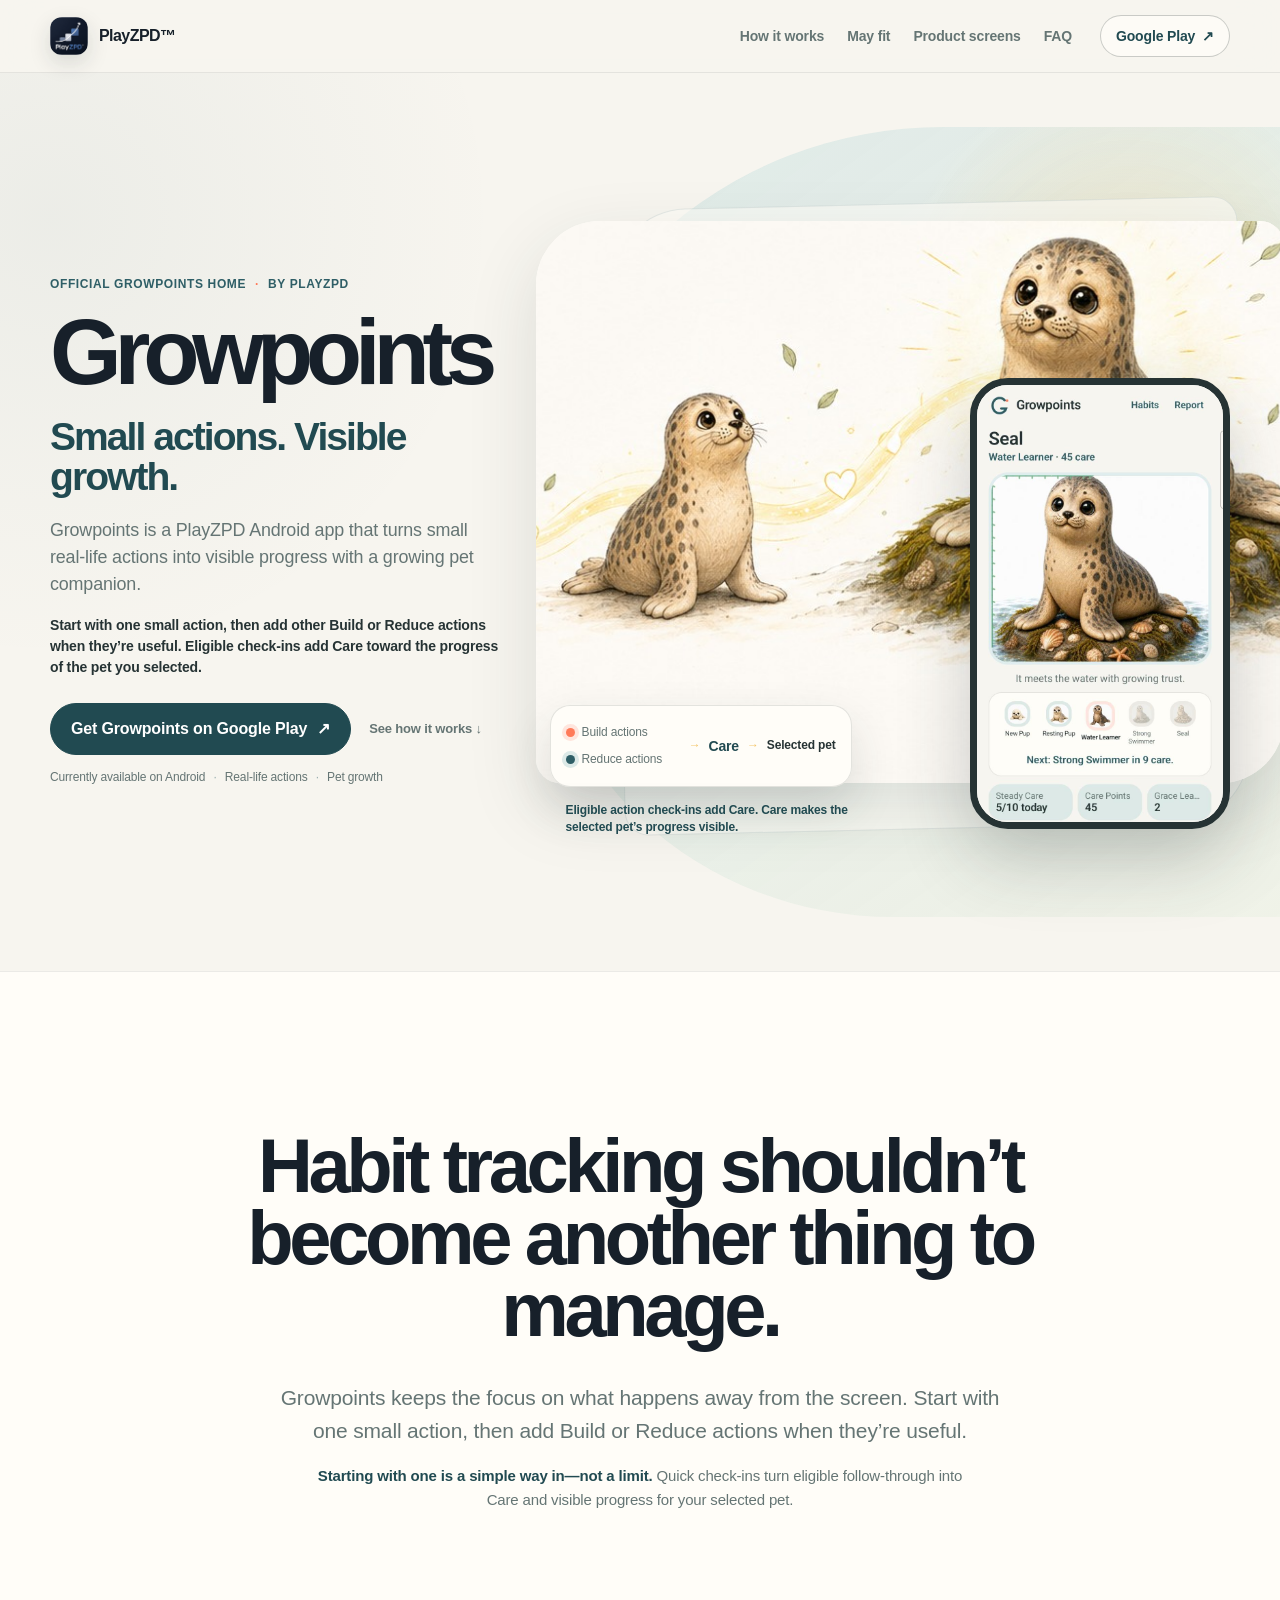
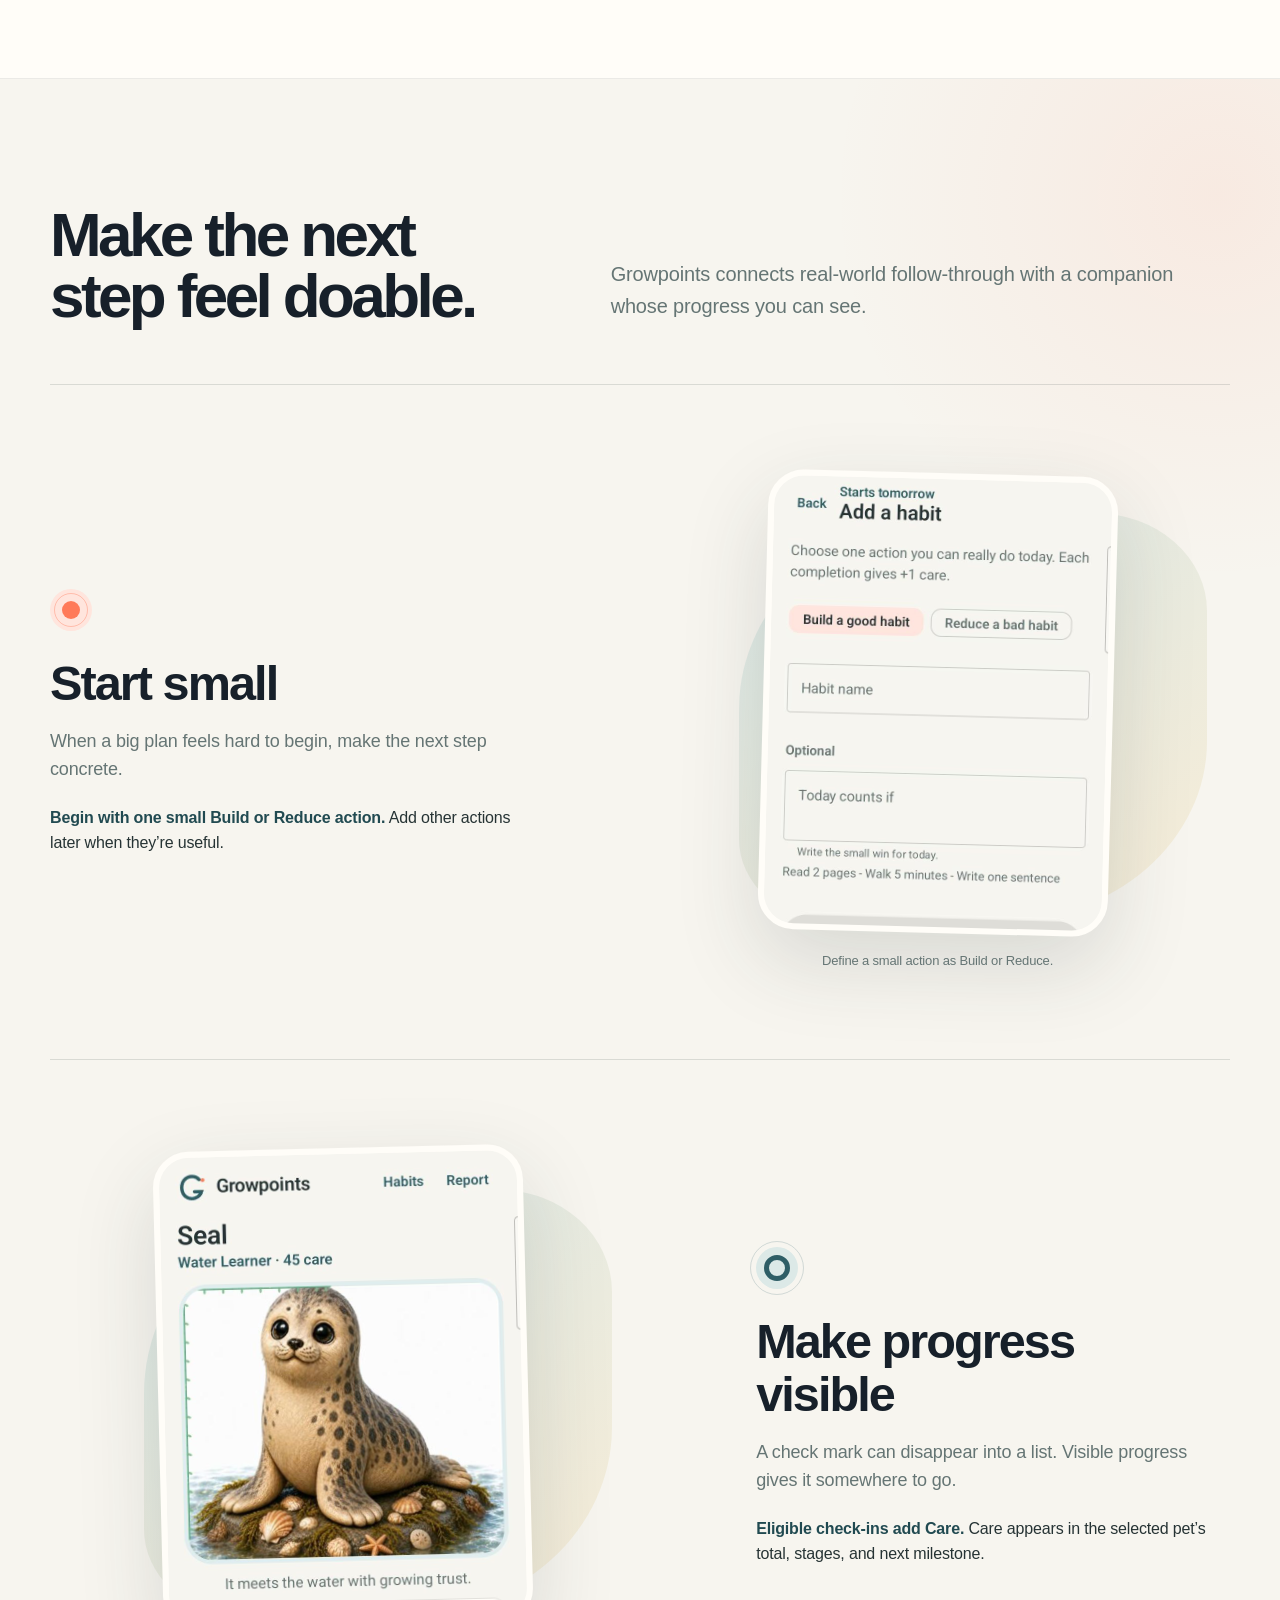
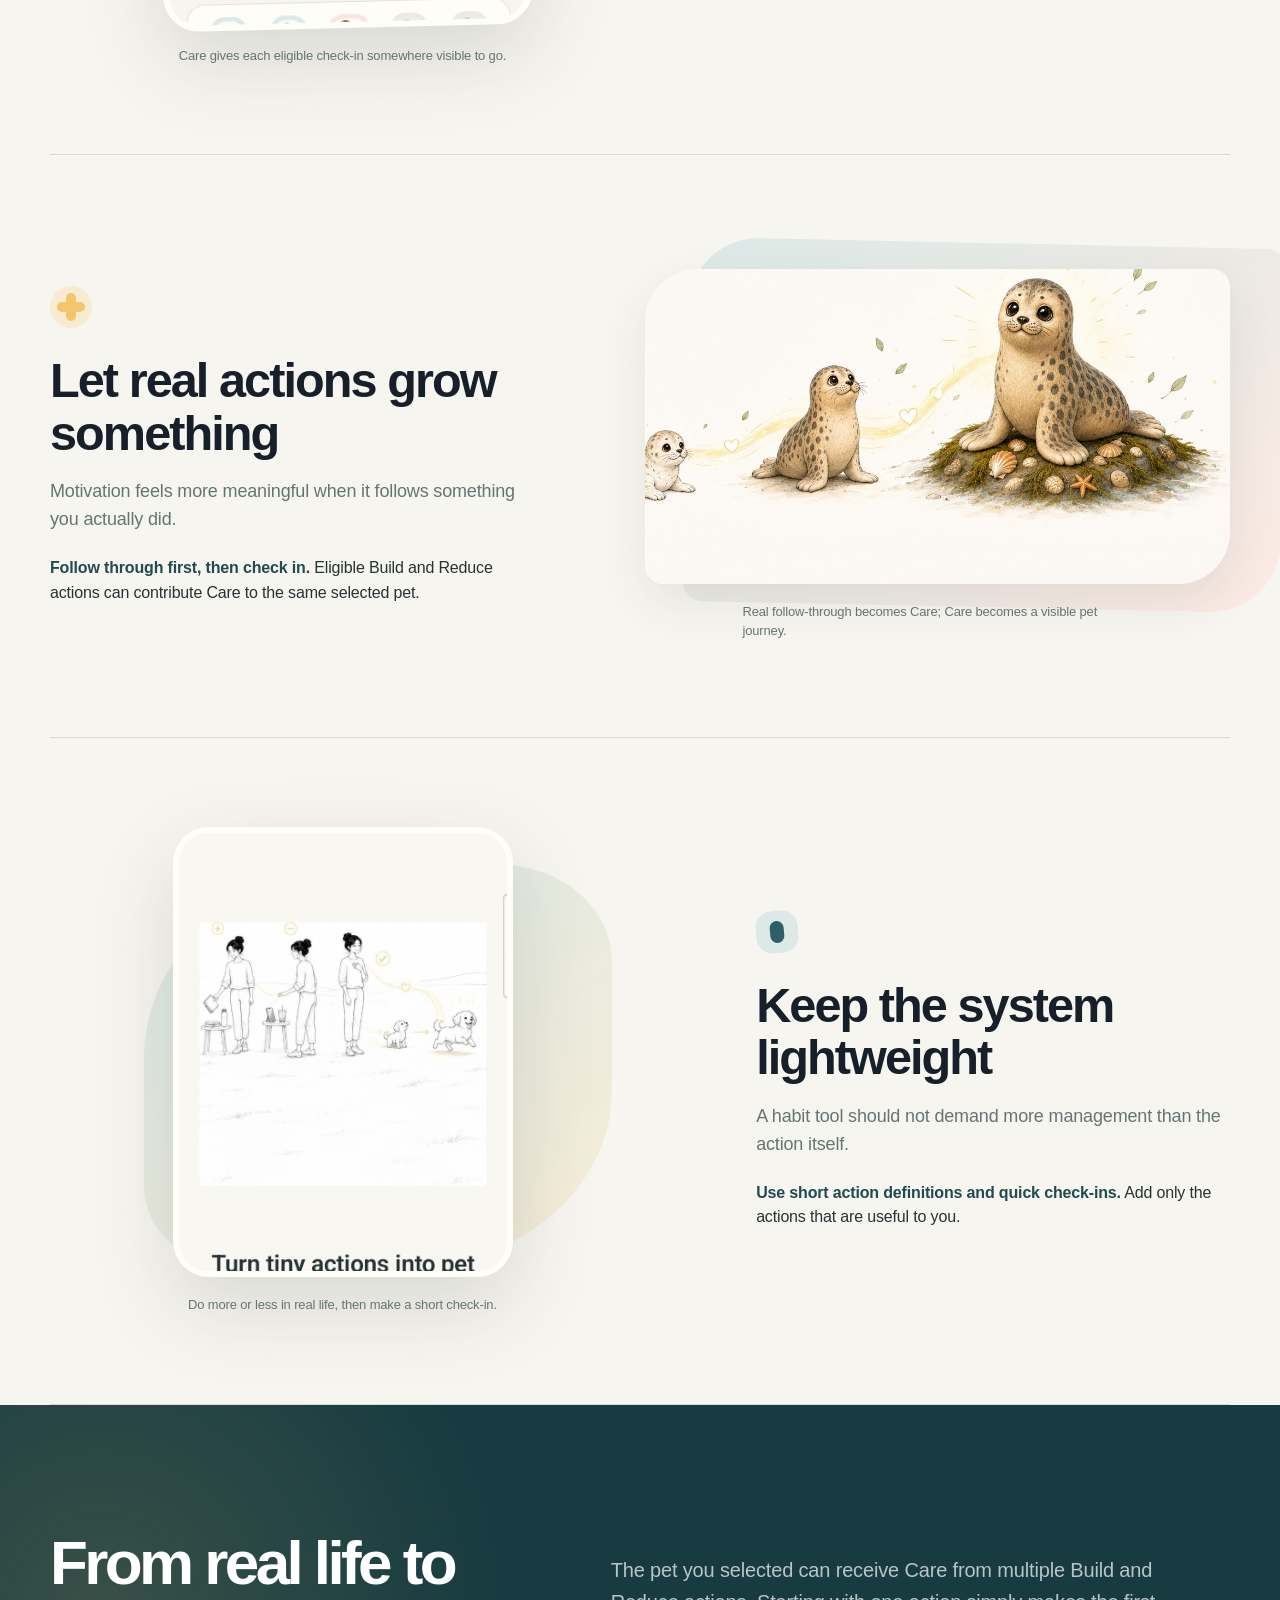
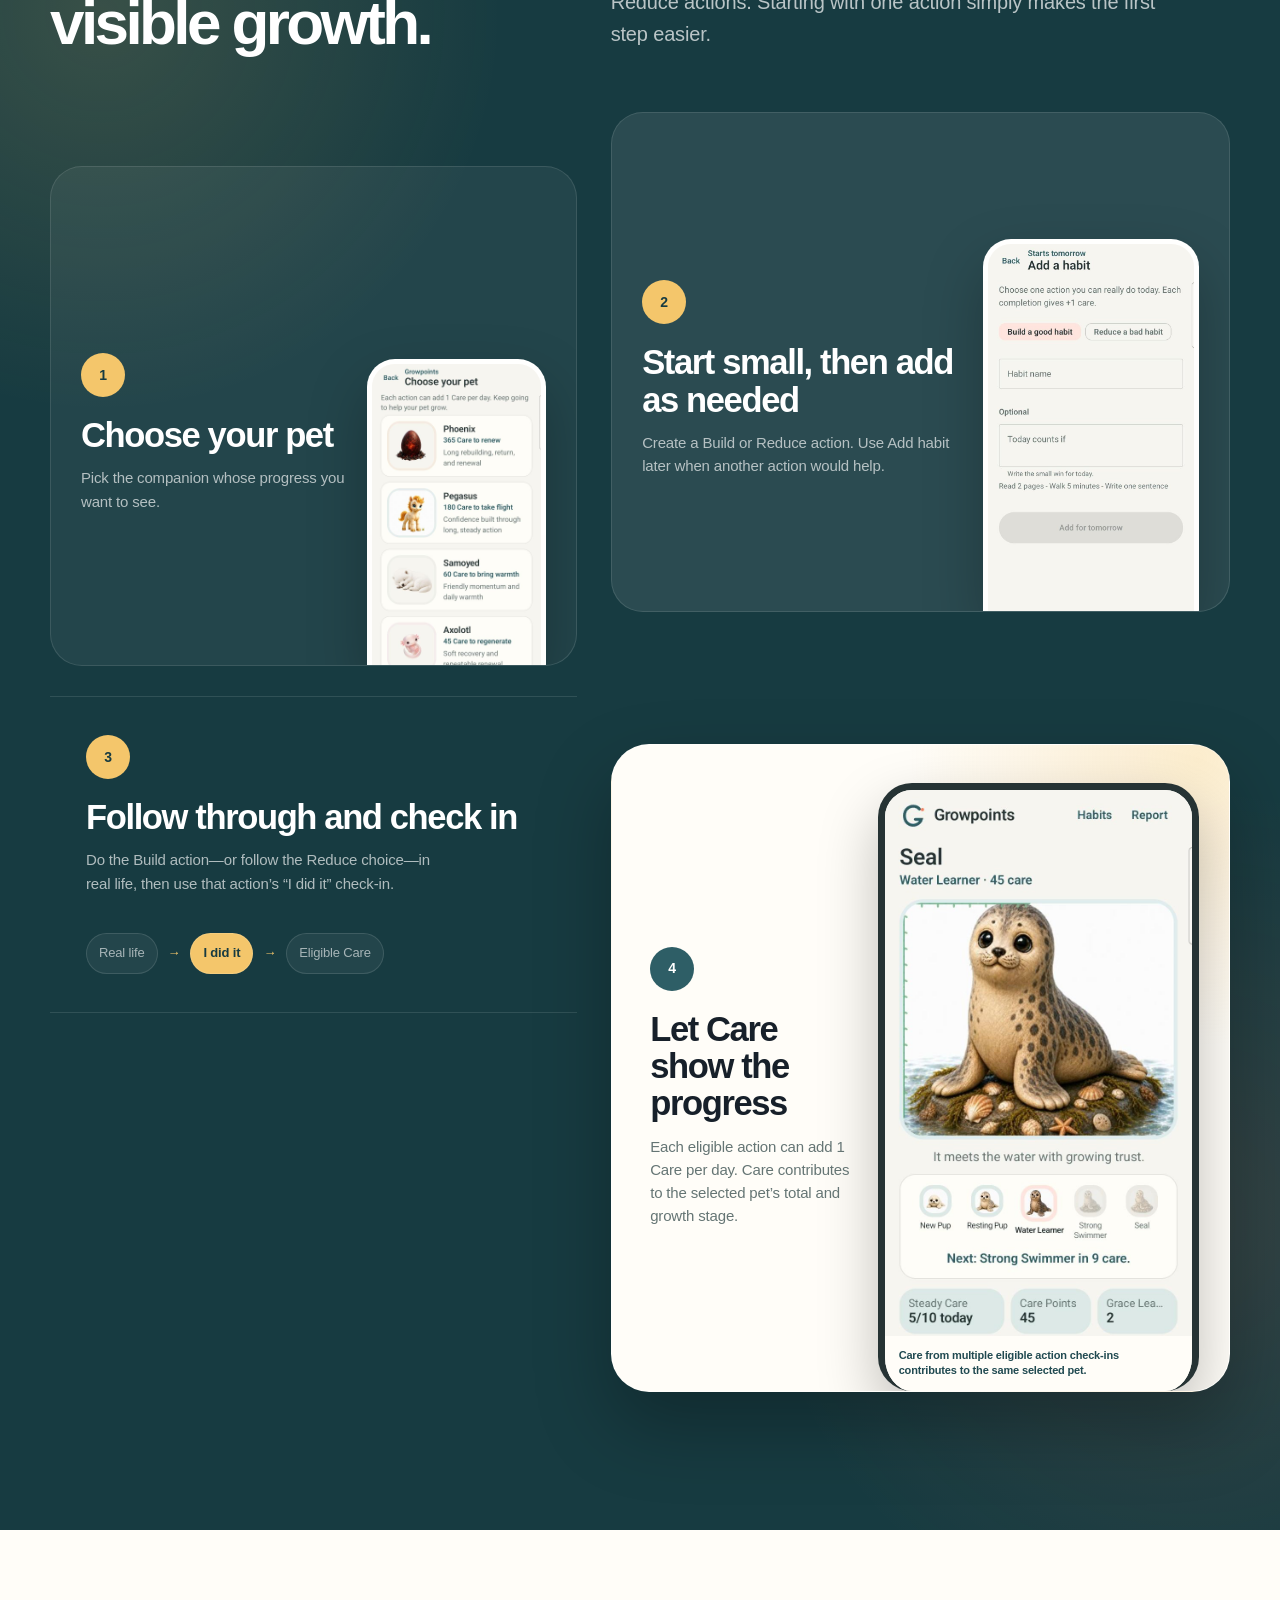
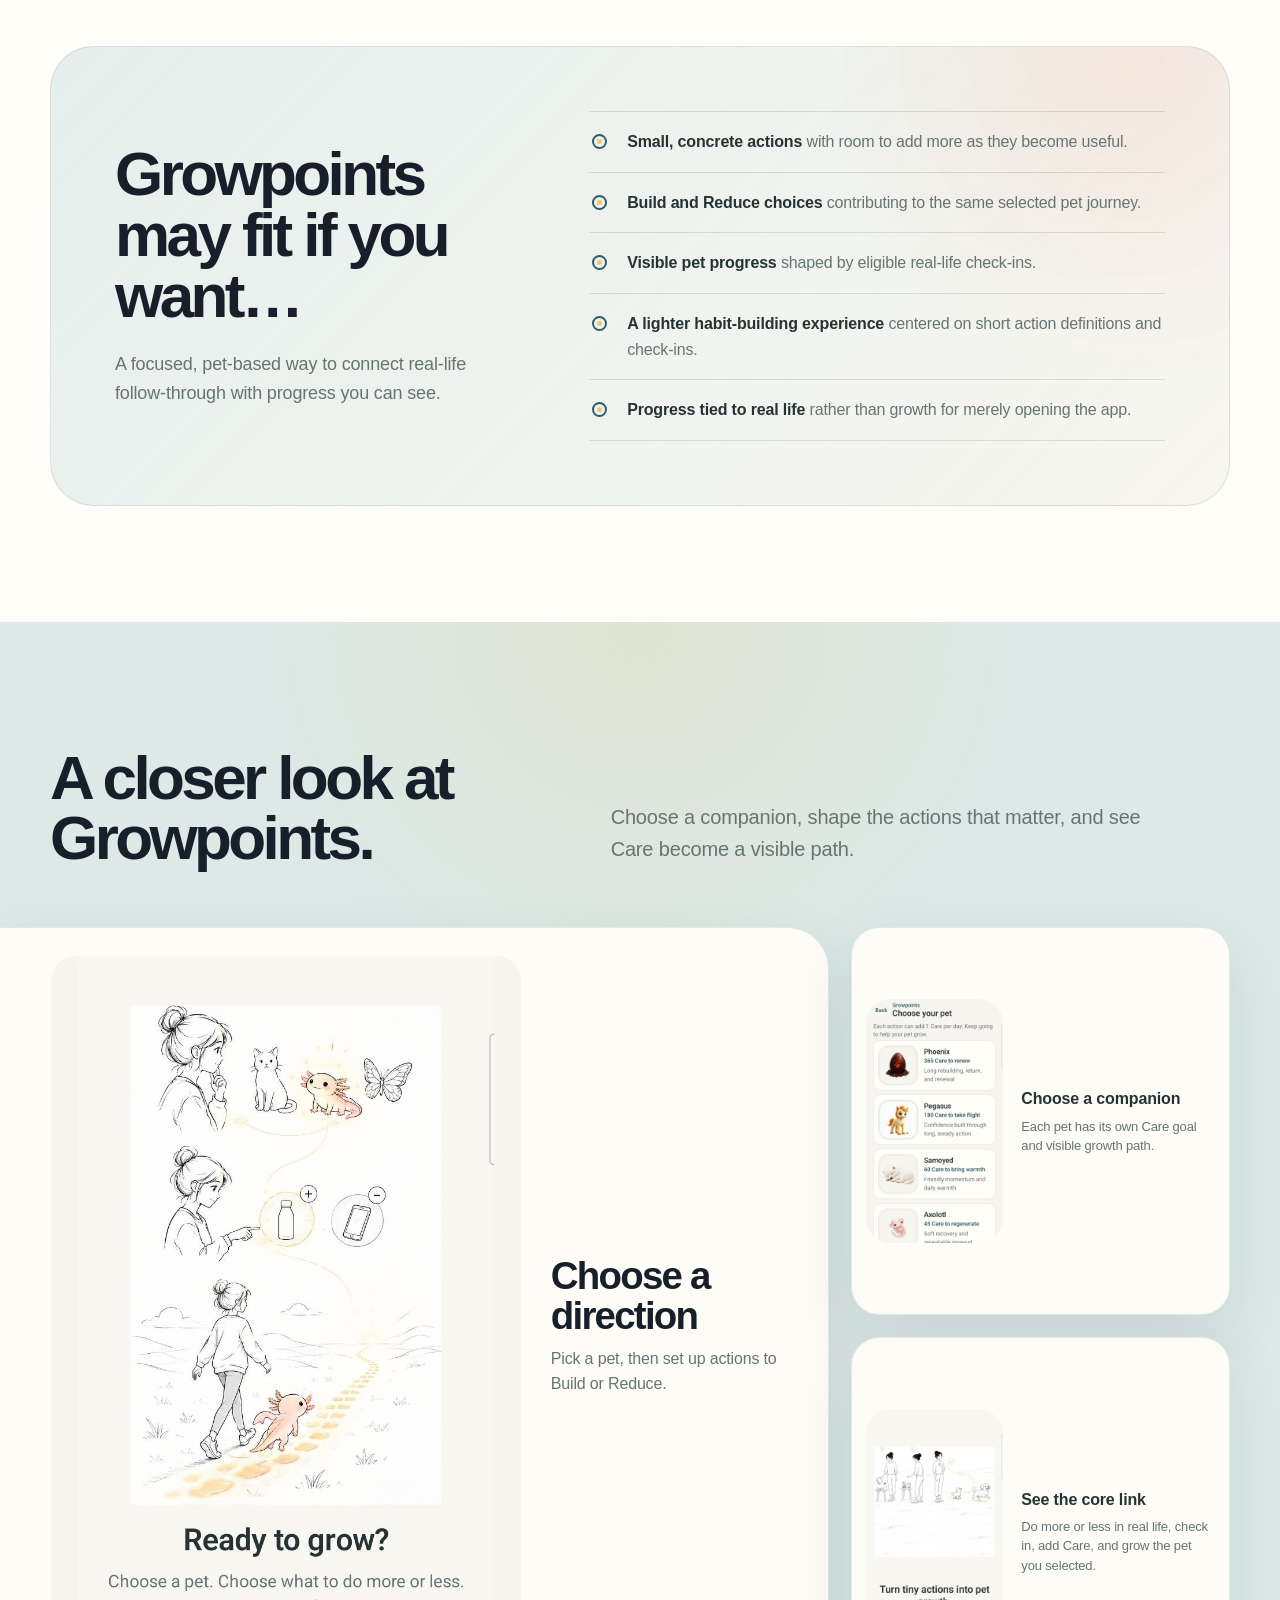
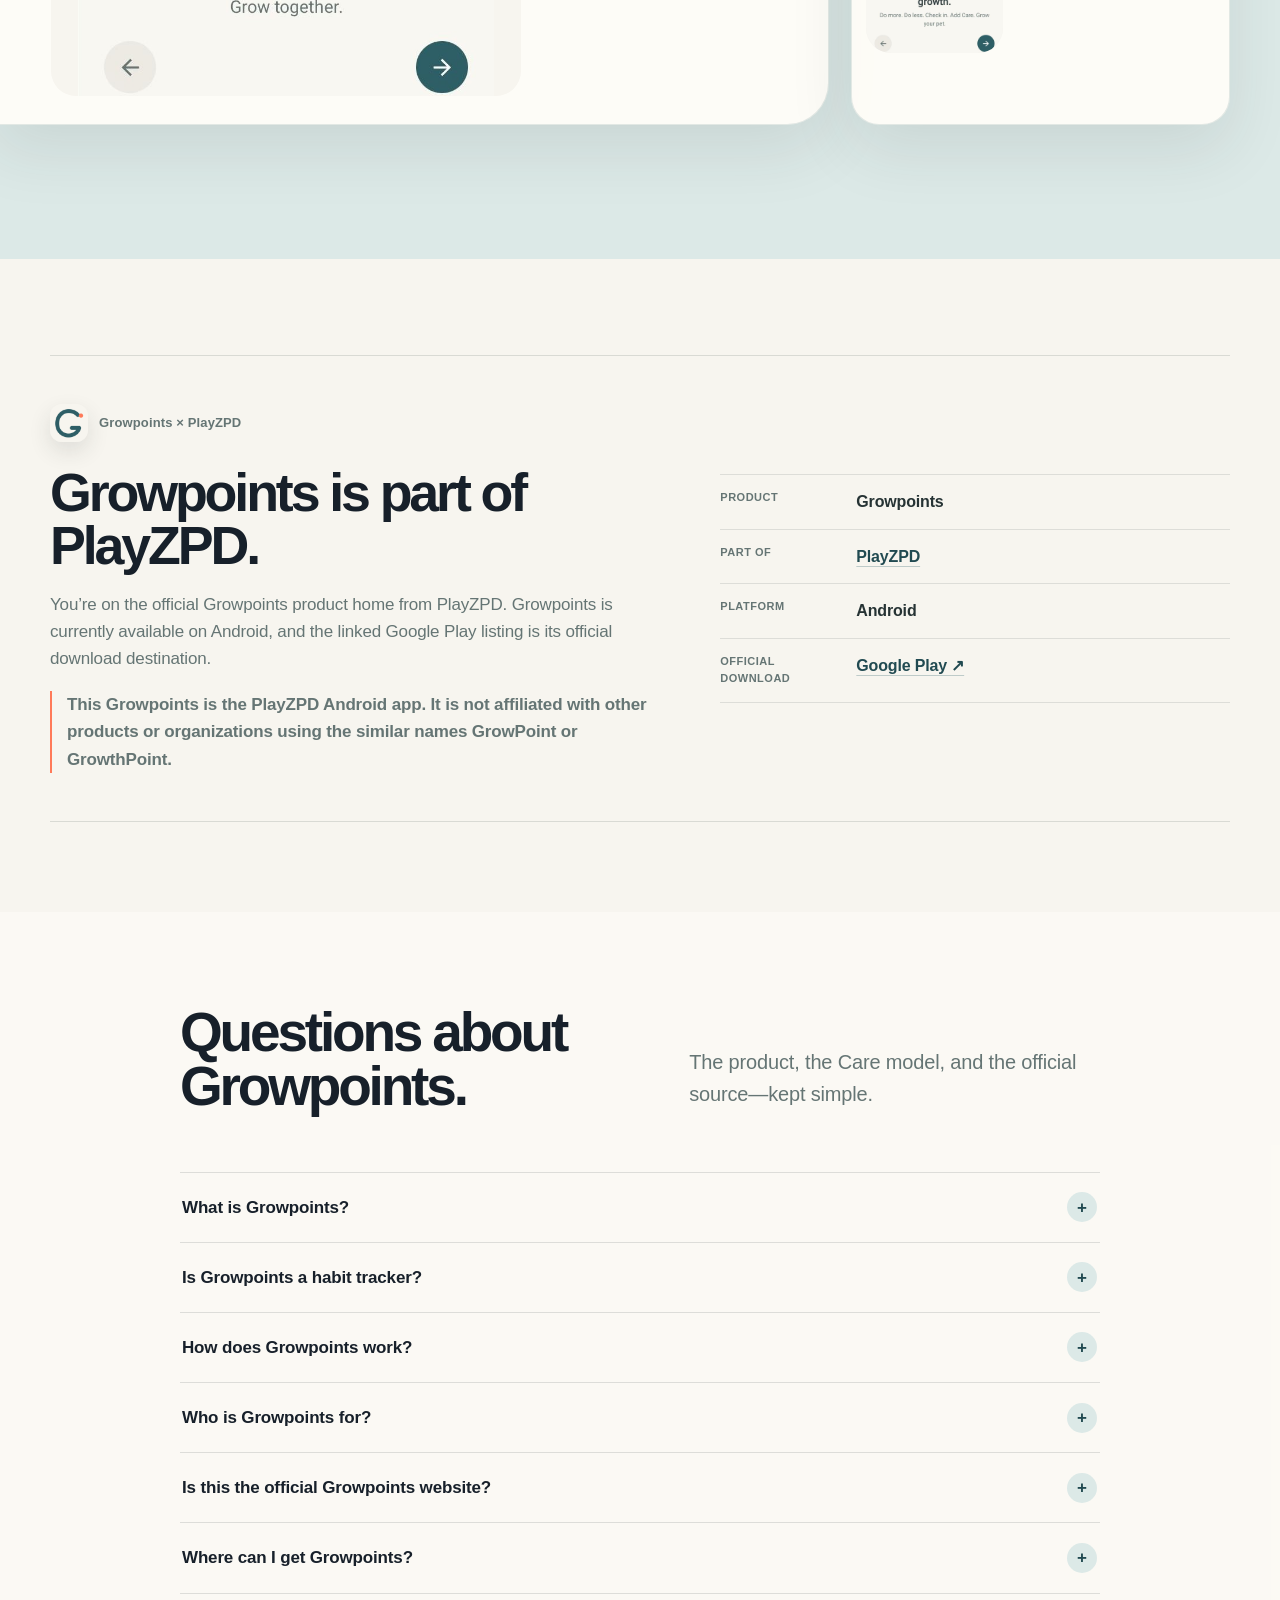
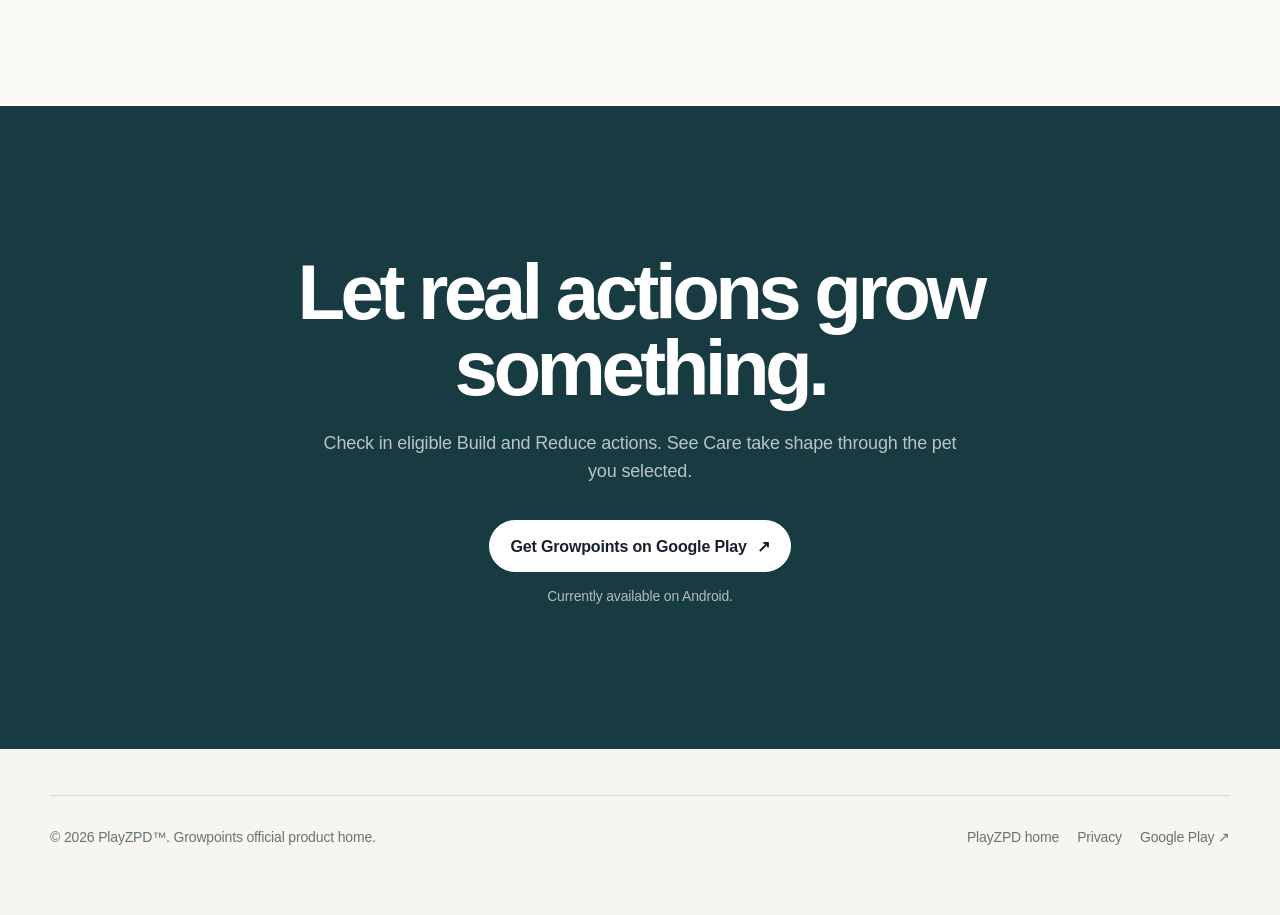
==== commit 12e82c12: "Publish Growpoints V3" ====
--- a/growpoints/index.html
+++ b/growpoints/index.html
@@ -307,33 +307,87 @@
           </p>
         </div>
 
-        <div class="demand-grid">
-          <article class="demand-card">
-            <span class="demand-mark mark-start" aria-hidden="true"></span>
-            <h3>Start small</h3>
-            <p class="need"><span class="visually-hidden">Real user need: </span>When a big plan feels hard to begin, make the next step concrete.</p>
-            <p class="mechanism"><span class="visually-hidden">Current Growpoints mechanism: </span><strong>Begin with one small Build or Reduce action.</strong> Add other actions later when they’re useful.</p>
+        <div class="demand-stories">
+          <article class="demand-story story-start">
+            <div class="demand-copy">
+              <span class="demand-mark mark-start" aria-hidden="true"></span>
+              <h3>Start small</h3>
+              <p class="need"><span class="visually-hidden">Real user need: </span>When a big plan feels hard to begin, make the next step concrete.</p>
+              <p class="mechanism"><span class="visually-hidden">Current Growpoints mechanism: </span><strong>Begin with one small Build or Reduce action.</strong> Add other actions later when they’re useful.</p>
+            </div>
+            <figure class="demand-visual demand-phone-visual">
+              <div class="demand-image-frame">
+                <img
+                  src="./assets/v2-habit-setup.jpg"
+                  width="720"
+                  height="1280"
+                  loading="lazy"
+                  alt="Growpoints action setup showing the Build a good habit and Reduce a bad habit choices"
+                />
+              </div>
+              <figcaption>Define a small action as Build or Reduce.</figcaption>
+            </figure>
           </article>
 
-          <article class="demand-card">
-            <span class="demand-mark mark-visible" aria-hidden="true"></span>
-            <h3>Make progress visible</h3>
-            <p class="need"><span class="visually-hidden">Real user need: </span>A check mark can disappear into a list. Visible progress gives it somewhere to go.</p>
-            <p class="mechanism"><span class="visually-hidden">Current Growpoints mechanism: </span><strong>Eligible check-ins add Care.</strong> Care appears in the selected pet’s total, stages, and next milestone.</p>
+          <article class="demand-story story-visible">
+            <div class="demand-copy">
+              <span class="demand-mark mark-visible" aria-hidden="true"></span>
+              <h3>Make progress visible</h3>
+              <p class="need"><span class="visually-hidden">Real user need: </span>A check mark can disappear into a list. Visible progress gives it somewhere to go.</p>
+              <p class="mechanism"><span class="visually-hidden">Current Growpoints mechanism: </span><strong>Eligible check-ins add Care.</strong> Care appears in the selected pet’s total, stages, and next milestone.</p>
+            </div>
+            <figure class="demand-visual demand-phone-visual">
+              <div class="demand-image-frame">
+                <img
+                  src="./assets/v2-pet-progress.jpg"
+                  width="720"
+                  height="1280"
+                  loading="lazy"
+                  alt="Growpoints selected Seal dashboard showing Care, stages, and the next milestone"
+                />
+              </div>
+              <figcaption>Care gives each eligible check-in somewhere visible to go.</figcaption>
+            </figure>
           </article>
 
-          <article class="demand-card">
-            <span class="demand-mark mark-grow" aria-hidden="true"></span>
-            <h3>Let real actions grow something</h3>
-            <p class="need"><span class="visually-hidden">Real user need: </span>Motivation feels more meaningful when it follows something you actually did.</p>
-            <p class="mechanism"><span class="visually-hidden">Current Growpoints mechanism: </span><strong>Follow through first, then check in.</strong> Eligible Build and Reduce actions can contribute Care to the same selected pet.</p>
+          <article class="demand-story story-grow">
+            <div class="demand-copy">
+              <span class="demand-mark mark-grow" aria-hidden="true"></span>
+              <h3>Let real actions grow something</h3>
+              <p class="need"><span class="visually-hidden">Real user need: </span>Motivation feels more meaningful when it follows something you actually did.</p>
+              <p class="mechanism"><span class="visually-hidden">Current Growpoints mechanism: </span><strong>Follow through first, then check in.</strong> Eligible Build and Reduce actions can contribute Care to the same selected pet.</p>
+            </div>
+            <figure class="demand-visual journey-visual">
+              <img
+                src="./assets/v2-seal-journey.jpg"
+                width="1070"
+                height="576"
+                loading="lazy"
+                alt="A seal companion progressing through three visible growth stages"
+              />
+              <figcaption>Real follow-through becomes Care; Care becomes a visible pet journey.</figcaption>
+            </figure>
           </article>
 
-          <article class="demand-card">
-            <span class="demand-mark mark-light" aria-hidden="true"></span>
-            <h3>Keep the system lightweight</h3>
-            <p class="need"><span class="visually-hidden">Real user need: </span>A habit tool should not demand more management than the action itself.</p>
-            <p class="mechanism"><span class="visually-hidden">Current Growpoints mechanism: </span><strong>Use short action definitions and quick check-ins.</strong> Add only the actions that are useful to you.</p>
+          <article class="demand-story story-light">
+            <div class="demand-copy">
+              <span class="demand-mark mark-light" aria-hidden="true"></span>
+              <h3>Keep the system lightweight</h3>
+              <p class="need"><span class="visually-hidden">Real user need: </span>A habit tool should not demand more management than the action itself.</p>
+              <p class="mechanism"><span class="visually-hidden">Current Growpoints mechanism: </span><strong>Use short action definitions and quick check-ins.</strong> Add only the actions that are useful to you.</p>
+            </div>
+            <figure class="demand-visual demand-phone-visual compact-visual">
+              <div class="demand-image-frame">
+                <img
+                  src="./assets/v2-tiny-actions.jpg"
+                  width="720"
+                  height="1280"
+                  loading="lazy"
+                  alt="Growpoints onboarding explaining the simple real action, check-in, Care, and pet growth loop"
+                />
+              </div>
+              <figcaption>Do more or less in real life, then make a short check-in.</figcaption>
+            </figure>
           </article>
         </div>
       </div>
@@ -351,41 +405,55 @@
           </p>
         </div>
 
-        <div class="how-story">
-          <figure class="story-screen setup-screen">
-            <div class="phone screen-frame">
+        <ol class="process-z">
+          <li class="process-step step-pet">
+            <div class="step-copy">
+              <span class="step-number">1</span>
+              <div><h3>Choose your pet</h3><p>Pick the companion whose progress you want to see.</p></div>
+            </div>
+            <figure class="step-media">
+              <img
+                src="./assets/v2-pet-selection.jpg"
+                width="720"
+                height="1280"
+                loading="lazy"
+                alt="Growpoints Choose your pet screen showing companions and their Care goals"
+              />
+            </figure>
+          </li>
+
+          <li class="process-step step-actions">
+            <div class="step-copy">
+              <span class="step-number">2</span>
+              <div><h3>Start small, then add as needed</h3><p>Create a Build or Reduce action. Use Add habit later when another action would help.</p></div>
+            </div>
+            <figure class="step-media">
               <img
                 src="./assets/v2-habit-setup.jpg"
                 width="720"
                 height="1280"
                 loading="lazy"
-                alt="Growpoints Add a habit screen where each action is set as Build a good habit or Reduce a bad habit"
+                alt="Growpoints Add a habit screen showing Build a good habit and Reduce a bad habit"
               />
-            </div>
-            <figcaption><strong>Set up each action</strong> Each action gets its own Build or Reduce choice. You can add others after the first.</figcaption>
-          </figure>
-
-          <ol class="process-list">
-            <li>
-              <span class="step-number">1</span>
-              <div><h3>Choose your pet</h3><p>Pick the companion whose progress you want to see.</p></div>
-            </li>
-            <li>
-              <span class="step-number">2</span>
-              <div><h3>Start small, then add as needed</h3><p>Create a Build or Reduce action. Use Add habit later when another action would help.</p></div>
-            </li>
-            <li>
+            </figure>
+          </li>
+
+          <li class="process-step step-checkin">
+            <div class="step-copy">
               <span class="step-number">3</span>
               <div><h3>Follow through and check in</h3><p>Do the Build action—or follow the Reduce choice—in real life, then use that action’s “I did it” check-in.</p></div>
-            </li>
-            <li>
+            </div>
+            <div class="checkin-path" aria-label="Real-life action, then I did it check-in, then eligible Care">
+              <span>Real life</span><i aria-hidden="true">→</i><strong>I did it</strong><i aria-hidden="true">→</i><span>Eligible Care</span>
+            </div>
+          </li>
+
+          <li class="process-step step-progress">
+            <div class="step-copy">
               <span class="step-number">4</span>
               <div><h3>Let Care show the progress</h3><p>Each eligible action can add 1 Care per day. Care contributes to the selected pet’s total and growth stage.</p></div>
-            </li>
-          </ol>
-
-          <figure class="story-screen progress-screen">
-            <div class="phone screen-frame">
+            </div>
+            <figure class="step-media progress-media">
               <img
                 src="./assets/v2-pet-progress.jpg"
                 width="720"
@@ -393,10 +461,10 @@
                 loading="lazy"
                 alt="Growpoints selected Seal dashboard showing multiple actions in today’s Care count, total Care, stages, and next milestone"
               />
-            </div>
-            <figcaption><strong>Progress for the pet you selected</strong> Care from multiple eligible action check-ins contributes to the same pet’s visible progress.</figcaption>
-          </figure>
-        </div>
+              <figcaption>Care from multiple eligible action check-ins contributes to the same selected pet.</figcaption>
+            </figure>
+          </li>
+        </ol>
       </div>
     </section>
 
@@ -433,7 +501,7 @@
         </div>
 
         <div class="evidence-grid">
-          <figure class="screen-card">
+          <figure class="screen-card featured-screen">
             <img
               src="./assets/v2-ready-grow.jpg"
               width="720"
@@ -444,7 +512,7 @@
             <figcaption><strong>Choose a direction</strong> Pick a pet, then set up actions to Build or Reduce.</figcaption>
           </figure>
 
-          <figure class="screen-card">
+          <figure class="screen-card supporting-screen">
             <img
               src="./assets/v2-pet-selection.jpg"
               width="720"
@@ -455,7 +523,7 @@
             <figcaption><strong>Choose a companion</strong> Each pet has its own Care goal and visible growth path.</figcaption>
           </figure>
 
-          <figure class="screen-card">
+          <figure class="screen-card supporting-screen">
             <img
               src="./assets/v2-tiny-actions.jpg"
               width="720"
@@ -566,8 +634,7 @@
 
     <section class="final-cta" aria-labelledby="cta-title">
       <div class="wrap cta-panel">
-        <div>
-          <p class="kicker">Start small. Add what helps.</p>
+        <div class="cta-message">
           <h2 id="cta-title">Let real actions grow something.</h2>
           <p>Check in eligible Build and Reduce actions. See Care take shape through the pet you selected.</p>
         </div>
--- a/growpoints/styles.css
+++ b/growpoints/styles.css
@@ -14,10 +14,10 @@
   --playzpd-blue: #2d6cdf;
   --line: rgba(38, 51, 52, 0.14);
   --line-strong: rgba(38, 51, 52, 0.24);
-  --shadow: 0 28px 80px rgba(38, 51, 52, 0.14);
-  --shadow-soft: 0 16px 44px rgba(38, 51, 52, 0.08);
-  --radius-xl: 42px;
-  --radius-lg: 28px;
+  --shadow: 0 30px 84px rgba(38, 51, 52, 0.15);
+  --shadow-soft: 0 18px 48px rgba(38, 51, 52, 0.09);
+  --radius-xl: 44px;
+  --radius-lg: 30px;
   --radius-md: 18px;
   --max: 1180px;
   --display: -apple-system, BlinkMacSystemFont, "SF Pro Display", "Segoe UI Variable Display", "Segoe UI", sans-serif;
@@ -36,9 +36,7 @@
 body {
   margin: 0;
   color: var(--ink);
-  background:
-    radial-gradient(circle at 4% 5%, rgba(46, 94, 102, 0.07), transparent 30rem),
-    var(--page);
+  background: var(--page);
   font-family: var(--body);
   font-size: 16px;
   line-height: 1.6;
@@ -112,8 +110,8 @@
   position: sticky;
   top: 0;
   z-index: 50;
-  border-bottom: 1px solid rgba(38, 51, 52, 0.10);
-  background: rgba(247, 245, 239, 0.88);
+  border-bottom: 1px solid rgba(38, 51, 52, 0.09);
+  background: rgba(247, 245, 239, 0.90);
   -webkit-backdrop-filter: blur(18px);
   backdrop-filter: blur(18px);
 }
@@ -187,53 +185,6 @@
   transform: translateY(-1px);
 }
 
-.hero {
-  position: relative;
-  isolation: isolate;
-  padding: 72px 0 84px;
-  overflow: hidden;
-}
-
-.hero::before {
-  content: "";
-  position: absolute;
-  z-index: -1;
-  inset: 7% -8% 5% auto;
-  width: min(58vw, 840px);
-  border-radius: 54% 0 0 44%;
-  background:
-    radial-gradient(circle at 66% 22%, rgba(244, 198, 107, 0.28), transparent 28%),
-    linear-gradient(145deg, rgba(220, 233, 231, 0.90), rgba(239, 242, 229, 0.72));
-}
-
-.hero-grid {
-  min-height: calc(100vh - 205px);
-  display: grid;
-  grid-template-columns: minmax(0, 0.90fr) minmax(520px, 1.10fr);
-  align-items: center;
-  gap: 38px;
-}
-
-.hero-copy {
-  position: relative;
-  z-index: 5;
-  max-width: 610px;
-}
-
-.entity-line {
-  margin-bottom: 20px;
-  color: var(--moss);
-  font-size: 13px;
-  font-weight: 780;
-  letter-spacing: 0.045em;
-  text-transform: uppercase;
-}
-
-.entity-line span {
-  margin-inline: 5px;
-  color: var(--coral);
-}
-
 h1,
 h2,
 h3 {
@@ -242,43 +193,133 @@
 }
 
 h1 {
-  font-size: clamp(66px, 8.2vw, 102px);
+  font-size: clamp(64px, 7.2vw, 96px);
   font-weight: 830;
   letter-spacing: -0.078em;
-  line-height: 0.86;
+  line-height: 0.88;
+}
+
+h2 {
+  max-width: 760px;
+  font-size: clamp(42px, 5vw, 62px);
+  font-weight: 800;
+  letter-spacing: -0.058em;
+  line-height: 0.98;
+}
+
+h3 {
+  font-size: 26px;
+  font-weight: 760;
+  letter-spacing: -0.04em;
+  line-height: 1.08;
+}
+
+.kicker {
+  margin-bottom: 12px;
+  color: var(--moss);
+  font-size: 13px;
+  font-weight: 780;
+  letter-spacing: 0.055em;
+  text-transform: uppercase;
+}
+
+.section-head {
+  margin-bottom: 58px;
+  display: grid;
+  grid-template-columns: minmax(0, 0.88fr) minmax(0, 1.12fr);
+  gap: 74px;
+  align-items: end;
+}
+
+.section-lead {
+  max-width: 570px;
+  padding-bottom: 4px;
+  color: var(--muted);
+  font-size: clamp(18px, 1.65vw, 20px);
+}
+
+.hero {
+  position: relative;
+  isolation: isolate;
+  padding: 54px 0 70px;
+  overflow: hidden;
+  background:
+    radial-gradient(circle at 4% 16%, rgba(46, 94, 102, 0.055), transparent 28rem),
+    var(--page);
+}
+
+.hero::before {
+  content: "";
+  position: absolute;
+  z-index: -1;
+  right: -8%;
+  top: 6%;
+  width: min(66vw, 970px);
+  height: 88%;
+  border-radius: 48% 0 0 42%;
+  background:
+    radial-gradient(circle at 70% 22%, rgba(244, 198, 107, 0.28), transparent 27%),
+    linear-gradient(145deg, rgba(220, 233, 231, 0.94), rgba(239, 242, 229, 0.76));
+}
+
+.hero-grid {
+  min-height: min(780px, calc(100svh - 126px));
+  display: grid;
+  grid-template-columns: minmax(0, 2fr) minmax(0, 3fr);
+  align-items: center;
+  gap: 46px;
+}
+
+.hero-copy {
+  position: relative;
+  z-index: 5;
+  max-width: 510px;
+  margin-top: 34px;
+}
+
+.entity-line {
+  margin-bottom: 18px;
+  color: var(--moss);
+  font-size: 12px;
+  font-weight: 780;
+  letter-spacing: 0.052em;
+  text-transform: uppercase;
+}
+
+.entity-line span {
+  margin-inline: 5px;
+  color: var(--coral);
 }
 
 .hero-tagline {
-  margin-top: 26px;
+  margin-top: 24px;
   color: var(--moss-deep);
   font-family: var(--display);
-  font-size: clamp(29px, 3.15vw, 42px);
-  font-weight: 740;
-  letter-spacing: -0.048em;
+  font-size: clamp(29px, 3.05vw, 40px);
+  font-weight: 750;
+  letter-spacing: -0.05em;
   line-height: 1.03;
 }
 
 .hero-definition {
-  max-width: 610px;
-  margin-top: 21px;
+  max-width: 500px;
+  margin-top: 20px;
   color: var(--muted);
-  font-size: clamp(18px, 1.55vw, 20px);
-  line-height: 1.52;
+  font-size: clamp(17px, 1.4vw, 19px);
+  line-height: 1.5;
 }
 
 .hero-truth {
-  max-width: 590px;
-  margin-top: 20px;
-  padding-left: 16px;
-  border-left: 3px solid var(--coral);
+  max-width: 500px;
+  margin-top: 17px;
   color: var(--ink);
-  font-size: 15px;
-  font-weight: 620;
-  line-height: 1.52;
+  font-size: 14px;
+  font-weight: 610;
+  line-height: 1.5;
 }
 
 .hero-actions {
-  margin-top: 28px;
+  margin-top: 25px;
   display: flex;
   align-items: center;
   flex-wrap: wrap;
@@ -317,58 +358,58 @@
 }
 
 .text-link {
-  color: var(--moss-deep);
-  font-weight: 710;
+  color: var(--muted);
+  font-size: 13px;
+  font-weight: 680;
 }
 
 .text-link:hover,
 .text-link:focus-visible {
-  color: var(--coral);
+  color: var(--moss-deep);
 }
 
 .availability {
   margin-top: 13px;
   color: var(--muted);
-  font-size: 13px;
+  font-size: 12px;
 }
 
 .availability span {
   padding-inline: 5px;
-  color: rgba(46, 94, 102, 0.50);
+  color: rgba(46, 94, 102, 0.46);
 }
 
 .product-stage {
   position: relative;
   width: 100%;
-  height: 650px;
+  height: 670px;
 }
 
 .product-stage::before {
   content: "";
   position: absolute;
-  inset: 22px 3% 54px 7%;
-  border: 1px solid rgba(46, 94, 102, 0.12);
-  border-radius: 72px 24px 72px 24px;
-  background: rgba(255, 253, 248, 0.64);
-  box-shadow: var(--shadow-soft);
-  transform: rotate(-1.7deg);
+  inset: 24px -2% 20px 10%;
+  border: 1px solid rgba(46, 94, 102, 0.11);
+  border-radius: 74px 24px 74px 24px;
+  background: rgba(255, 253, 248, 0.58);
+  transform: rotate(-1.3deg);
 }
 
 .pet-journey {
   position: absolute;
   z-index: 1;
-  inset: 54px -6% 74px 0;
+  inset: 42px -8% 66px -2%;
   overflow: hidden;
-  border-radius: 58px 20px 58px 20px;
+  border-radius: 64px 24px 64px 24px;
   background: var(--paper);
-  mix-blend-mode: multiply;
+  box-shadow: 0 25px 70px rgba(38, 51, 52, 0.13);
 }
 
 .pet-journey img {
   width: 100%;
   height: 100%;
   object-fit: cover;
-  object-position: center;
+  object-position: 56% center;
 }
 
 .phone {
@@ -388,27 +429,27 @@
   position: absolute;
   z-index: 4;
   right: 0;
-  bottom: 16px;
-  width: 252px;
+  bottom: 20px;
+  width: 260px;
 }
 
 .care-model {
   position: absolute;
   z-index: 5;
-  left: 2px;
-  bottom: 88px;
-  width: 300px;
-  min-height: 86px;
+  left: 0;
+  bottom: 62px;
+  width: 302px;
+  min-height: 82px;
   display: grid;
   grid-template-columns: minmax(0, 1fr) auto auto auto auto;
   align-items: center;
   gap: 8px;
-  padding: 14px 15px;
-  border: 1px solid rgba(38, 51, 52, 0.14);
-  border-radius: 22px;
+  padding: 13px 15px;
+  border: 1px solid rgba(38, 51, 52, 0.13);
+  border-radius: 20px;
   color: var(--muted);
   background: rgba(255, 253, 248, 0.96);
-  box-shadow: 0 20px 46px rgba(38, 51, 52, 0.17);
+  box-shadow: 0 20px 46px rgba(38, 51, 52, 0.15);
   font-size: 12px;
 }
 
@@ -457,119 +498,101 @@
   position: absolute;
   z-index: 5;
   left: 16px;
-  bottom: 24px;
-  max-width: 310px;
+  bottom: 13px;
+  max-width: 320px;
   color: var(--moss-deep);
   font-size: 12px;
   font-weight: 650;
   line-height: 1.42;
 }
 
-section:not(.hero) {
-  padding: 108px 0;
-}
-
 .problem-section {
-  border-block: 1px solid rgba(38, 51, 52, 0.10);
-  background: rgba(255, 253, 248, 0.82);
-}
-
-.problem-grid,
-.section-head,
-.fit-grid {
-  display: grid;
-  grid-template-columns: minmax(0, 0.92fr) minmax(0, 1.08fr);
-  gap: 74px;
-  align-items: start;
-}
-
-h2 {
+  padding: 158px 0 166px;
+  border-block: 1px solid rgba(38, 51, 52, 0.09);
+  background: var(--paper);
+}
+
+.problem-grid {
+  max-width: 970px;
+  text-align: center;
+}
+
+.problem-grid h2 {
+  max-width: 940px;
+  margin-inline: auto;
+  font-size: clamp(48px, 6.2vw, 76px);
+  line-height: 0.95;
+}
+
+.problem-copy {
   max-width: 720px;
-  font-size: clamp(40px, 5vw, 60px);
-  font-weight: 800;
-  letter-spacing: -0.058em;
-  line-height: 0.98;
-}
-
-h3 {
-  font-size: 24px;
-  font-weight: 750;
-  letter-spacing: -0.035em;
-  line-height: 1.15;
-}
-
-.kicker {
-  margin-bottom: 12px;
-  color: var(--moss);
-  font-size: 13px;
-  font-weight: 780;
-  letter-spacing: 0.055em;
-  text-transform: uppercase;
-}
-
-.problem-copy {
-  padding-top: 16px;
+  margin: 34px auto 0;
   color: var(--muted);
-  font-size: clamp(18px, 1.75vw, 21px);
+  font-size: clamp(18px, 1.7vw, 21px);
 }
 
 .not-a-limit {
-  margin-top: 22px;
-  padding: 18px 20px;
-  border-radius: var(--radius-md);
+  max-width: 660px;
+  margin: 16px auto 0;
   color: var(--muted);
-  background: var(--soft-moss);
-  font-size: 16px;
+  font-size: 15px;
 }
 
 .not-a-limit strong {
   color: var(--moss-deep);
 }
 
-.section-head {
-  margin-bottom: 50px;
-  align-items: end;
-}
-
-.section-lead {
-  max-width: 590px;
-  padding-bottom: 4px;
-  color: var(--muted);
-  font-size: clamp(18px, 1.65vw, 20px);
-}
-
 .demand-section {
+  padding: 126px 0 0;
+  overflow: hidden;
   background:
-    radial-gradient(circle at 91% 8%, rgba(255, 122, 89, 0.10), transparent 22rem),
+    radial-gradient(circle at 95% 4%, rgba(255, 122, 89, 0.09), transparent 24rem),
     var(--page);
 }
 
-.demand-grid {
-  display: grid;
-  grid-template-columns: repeat(2, minmax(0, 1fr));
-  gap: 20px;
-}
-
-.demand-card {
-  position: relative;
-  min-height: 292px;
-  padding: 32px;
-  overflow: hidden;
-  border-radius: var(--radius-lg);
-  background: rgba(255, 253, 248, 0.86);
-  box-shadow: 0 1px 0 rgba(38, 51, 52, 0.10), 0 18px 42px rgba(38, 51, 52, 0.05);
-}
-
-.demand-card:nth-child(2),
-.demand-card:nth-child(3) {
-  background: rgba(220, 233, 231, 0.58);
+.demand-stories {
+  border-top: 1px solid var(--line);
+}
+
+.demand-story {
+  min-height: 570px;
+  display: grid;
+  grid-template-columns: minmax(0, 0.43fr) minmax(0, 0.57fr);
+  gap: 78px;
+  align-items: center;
+  padding: 88px 0;
+  border-bottom: 1px solid var(--line);
+}
+
+.demand-story:nth-child(even) {
+  grid-template-columns: minmax(0, 0.57fr) minmax(0, 0.43fr);
+}
+
+.demand-story:nth-child(even) .demand-copy {
+  grid-column: 2;
+  grid-row: 1;
+}
+
+.demand-story:nth-child(even) .demand-visual {
+  grid-column: 1;
+  grid-row: 1;
+  justify-self: start;
+}
+
+.demand-copy {
+  max-width: 470px;
+}
+
+.demand-copy h3 {
+  max-width: 450px;
+  font-size: clamp(36px, 3.8vw, 50px);
 }
 
 .demand-mark {
   position: relative;
-  width: 46px;
-  height: 46px;
-  margin-bottom: 28px;
+  width: 42px;
+  height: 42px;
+  margin-bottom: 26px;
   display: block;
   border-radius: 50%;
   background: var(--peach);
@@ -583,7 +606,7 @@
 }
 
 .demand-mark::before {
-  inset: 13px;
+  inset: 12px;
   background: var(--coral);
 }
 
@@ -597,14 +620,14 @@
 }
 
 .mark-visible::before {
-  inset: 9px;
+  inset: 8px;
   border: 5px solid var(--moss);
   background: transparent;
 }
 
 .mark-visible::after {
-  inset: -7px;
-  border-color: rgba(46, 94, 102, 0.20);
+  inset: -6px;
+  border-color: rgba(46, 94, 102, 0.19);
 }
 
 .mark-grow {
@@ -612,26 +635,26 @@
 }
 
 .mark-grow::before {
-  inset: 17px 8px;
+  inset: 16px 7px;
   border-radius: 999px;
   background: var(--sun);
 }
 
 .mark-grow::after {
-  inset: 8px 17px;
+  inset: 7px 16px;
   border: 0;
   border-radius: 999px;
   background: var(--sun);
 }
 
 .mark-light {
-  border-radius: 18px;
+  border-radius: 16px;
   background: var(--soft-moss);
   transform: rotate(-5deg);
 }
 
 .mark-light::before {
-  inset: 11px 15px;
+  inset: 10px 14px;
   border-radius: 999px;
   background: var(--moss);
 }
@@ -640,34 +663,119 @@
   display: none;
 }
 
-.demand-card h3 {
-  font-size: 27px;
-}
-
 .need {
-  max-width: 500px;
-  margin-top: 15px;
+  max-width: 470px;
+  margin-top: 19px;
   color: var(--muted);
+  font-size: 18px;
+  line-height: 1.55;
 }
 
 .mechanism {
-  max-width: 500px;
+  max-width: 470px;
   margin-top: 22px;
   color: var(--ink);
   font-size: 16px;
+  line-height: 1.55;
 }
 
 .mechanism strong {
   color: var(--moss-deep);
 }
 
+.demand-visual {
+  position: relative;
+  width: min(100%, 585px);
+  justify-self: end;
+}
+
+.demand-phone-visual {
+  min-height: 490px;
+  display: grid;
+  align-content: center;
+}
+
+.demand-phone-visual::before {
+  content: "";
+  position: absolute;
+  inset: 8% 4% 10% 16%;
+  border-radius: 48% 24% 44% 20%;
+  background: linear-gradient(145deg, var(--soft-moss), rgba(244, 198, 107, 0.18));
+}
+
+.demand-image-frame {
+  position: relative;
+  z-index: 1;
+  width: min(72%, 350px);
+  height: 460px;
+  margin-inline: auto;
+  overflow: hidden;
+  border: 6px solid var(--paper);
+  border-radius: 36px;
+  background: var(--paper);
+  box-shadow: var(--shadow);
+}
+
+.demand-image-frame img {
+  width: 100%;
+  height: auto;
+}
+
+.story-start .demand-image-frame {
+  transform: rotate(1.5deg);
+}
+
+.story-visible .demand-image-frame {
+  width: min(74%, 370px);
+  height: 480px;
+  transform: rotate(-1.4deg);
+}
+
+.story-light .demand-image-frame {
+  width: min(70%, 340px);
+  height: 450px;
+}
+
+.demand-visual figcaption {
+  position: relative;
+  z-index: 2;
+  max-width: 390px;
+  margin: 19px auto 0;
+  color: var(--muted);
+  font-size: 13px;
+  line-height: 1.45;
+}
+
+.journey-visual {
+  padding: 26px 0 8px;
+}
+
+.journey-visual::before {
+  content: "";
+  position: absolute;
+  inset: 0 -9% 42px 7%;
+  border-radius: 70px 20px 70px 20px;
+  background: linear-gradient(145deg, var(--soft-moss), rgba(255, 229, 221, 0.68));
+  transform: rotate(1.2deg);
+}
+
+.journey-visual img {
+  position: relative;
+  z-index: 1;
+  width: 100%;
+  height: auto;
+  border-radius: 52px 18px 52px 18px;
+  box-shadow: var(--shadow-soft);
+}
+
 .how-section {
   position: relative;
+  padding: 128px 0 138px;
   overflow: hidden;
   color: #fff;
   background:
-    radial-gradient(circle at 9% 15%, rgba(244, 198, 107, 0.16), transparent 24rem),
-    radial-gradient(circle at 92% 86%, rgba(255, 122, 89, 0.15), transparent 25rem),
+    radial-gradient(circle at 8% 12%, rgba(244, 198, 107, 0.15), transparent 25rem),
+    radial-gradient(circle at 93% 82%, rgba(255, 122, 89, 0.13), transparent 27rem),
     var(--moss-night);
 }
 
@@ -677,81 +785,71 @@
 }
 
 .how-section .section-lead {
-  color: rgba(255, 255, 255, 0.72);
-}
-
-.how-story {
-  display: grid;
-  grid-template-columns: minmax(220px, 0.76fr) minmax(340px, 1.22fr) minmax(240px, 0.84fr);
+  color: rgba(255, 255, 255, 0.70);
+}
+
+.process-z {
+  position: relative;
+  display: grid;
+  grid-template-columns: minmax(0, 0.92fr) minmax(0, 1.08fr);
+  gap: 30px 34px;
+  list-style: none;
+}
+
+.process-step {
+  position: relative;
+  min-width: 0;
+  overflow: hidden;
+  border: 1px solid rgba(255, 255, 255, 0.11);
+}
+
+.step-pet,
+.step-actions {
+  min-height: 500px;
+  display: grid;
+  grid-template-columns: minmax(0, 1fr) minmax(150px, 0.68fr);
+  gap: 22px;
   align-items: center;
-  gap: 36px;
-}
-
-.story-screen {
-  min-width: 0;
-}
-
-.story-screen .screen-frame {
-  width: min(100%, 300px);
-  margin-inline: auto;
-  border-color: rgba(255, 255, 255, 0.86);
-  box-shadow: 0 34px 78px rgba(0, 0, 0, 0.28);
-}
-
-.progress-screen .screen-frame {
-  width: min(100%, 322px);
-}
-
-.story-screen figcaption {
-  max-width: 300px;
-  margin: 18px auto 0;
-  color: rgba(255, 255, 255, 0.64);
-  font-size: 13px;
-  line-height: 1.5;
-}
-
-.story-screen figcaption strong {
-  display: block;
-  margin-bottom: 4px;
-  color: #fff;
+  padding: 34px 30px 0;
+  border-radius: 32px;
+  background: rgba(255, 255, 255, 0.055);
+}
+
+.step-pet {
+  margin-top: 54px;
+}
+
+.step-actions {
+  margin-bottom: 54px;
+  background: rgba(255, 255, 255, 0.085);
+}
+
+.step-copy {
+  position: relative;
+  z-index: 2;
+}
+
+.step-copy > div {
+  margin-top: 20px;
+}
+
+.step-copy h3 {
+  font-size: clamp(27px, 2.7vw, 36px);
+}
+
+.step-copy p {
+  max-width: 370px;
+  margin-top: 12px;
+  color: rgba(255, 255, 255, 0.66);
   font-size: 15px;
-}
-
-.process-list {
-  position: relative;
-  display: grid;
-  gap: 10px;
-  list-style: none;
-}
-
-.process-list::before {
-  content: "";
-  position: absolute;
-  top: 26px;
-  bottom: 26px;
-  left: 23px;
-  border-left: 1px dashed rgba(244, 198, 107, 0.62);
-}
-
-.process-list li {
-  position: relative;
-  z-index: 1;
-  display: grid;
-  grid-template-columns: 48px 1fr;
-  gap: 17px;
-  align-items: start;
-  padding: 18px;
-  border: 1px solid rgba(255, 255, 255, 0.10);
-  border-radius: 22px;
-  background: rgba(255, 255, 255, 0.06);
+  line-height: 1.55;
 }
 
 .step-number {
-  width: 46px;
-  height: 46px;
+  width: 44px;
+  height: 44px;
   display: grid;
   place-items: center;
-  border: 6px solid var(--moss-night);
   border-radius: 50%;
   color: var(--moss-night);
   background: var(--sun);
@@ -760,32 +858,130 @@
   font-weight: 840;
 }
 
-.process-list h3 {
-  font-size: 20px;
-}
-
-.process-list p {
-  margin-top: 6px;
-  color: rgba(255, 255, 255, 0.66);
-  font-size: 14px;
-  line-height: 1.5;
+.step-media {
+  align-self: end;
+  width: 100%;
+  max-height: 390px;
+  overflow: hidden;
+  border: 5px solid rgba(255, 255, 255, 0.82);
+  border-bottom: 0;
+  border-radius: 28px 28px 0 0;
+  background: var(--paper);
+  box-shadow: 0 26px 58px rgba(0, 0, 0, 0.25);
+}
+
+.step-media img {
+  width: 100%;
+  height: auto;
+}
+
+.step-checkin {
+  min-height: 300px;
+  align-self: start;
+  padding: 38px 36px;
+  border-width: 1px 0;
+}
+
+.checkin-path {
+  margin-top: 38px;
+  display: flex;
+  align-items: center;
+  flex-wrap: wrap;
+  gap: 10px;
+  color: rgba(255, 255, 255, 0.60);
+  font-size: 13px;
+}
+
+.checkin-path span,
+.checkin-path strong {
+  padding: 9px 12px;
+  border: 1px solid rgba(255, 255, 255, 0.12);
+  border-radius: 999px;
+  background: rgba(255, 255, 255, 0.055);
+}
+
+.checkin-path strong {
+  color: var(--moss-night);
+  background: var(--sun);
+}
+
+.checkin-path i {
+  color: var(--sun);
+  font-style: normal;
+}
+
+.step-progress {
+  min-height: 570px;
+  margin-top: 48px;
+  display: grid;
+  grid-template-columns: minmax(0, 0.78fr) minmax(230px, 1.22fr);
+  gap: 22px;
+  align-items: center;
+  padding: 38px 30px 0 38px;
+  border-color: rgba(255, 255, 255, 0.38);
+  border-radius: 38px;
+  color: var(--ink);
+  background:
+    radial-gradient(circle at 95% 2%, rgba(244, 198, 107, 0.30), transparent 18rem),
+    var(--paper);
+  box-shadow: 0 34px 76px rgba(0, 0, 0, 0.28);
+}
+
+.step-progress h3 {
+  color: var(--playzpd-ink);
+}
+
+.step-progress .step-copy p {
+  color: var(--muted);
+}
+
+.step-progress .step-number {
+  color: #fff;
+  background: var(--moss);
+}
+
+.progress-media {
+  position: relative;
+  max-height: none;
+  overflow: hidden;
+  border-color: var(--ink);
+  border-width: 7px;
+  border-radius: 34px;
+}
+
+.progress-media figcaption {
+  position: static;
+  padding: 12px 14px 13px;
+  color: var(--moss-deep);
+  background: var(--paper);
+  font-size: 11px;
+  font-weight: 680;
+  line-height: 1.35;
 }
 
 .fit-section {
+  padding: 116px 0;
+  background: var(--paper);
+}
+
+.fit-grid {
+  display: grid;
+  grid-template-columns: minmax(0, 0.82fr) minmax(0, 1.18fr);
+  gap: 74px;
+  align-items: center;
+  padding: clamp(36px, 5vw, 64px);
+  border: 1px solid rgba(46, 94, 102, 0.13);
+  border-radius: var(--radius-xl);
   background:
-    linear-gradient(90deg, rgba(255, 253, 248, 0.84), rgba(255, 253, 248, 0.52)),
-    var(--page);
-}
-
-.fit-grid {
-  align-items: center;
+    radial-gradient(circle at 92% 4%, rgba(255, 122, 89, 0.11), transparent 20rem),
+    linear-gradient(135deg, rgba(220, 233, 231, 0.74), rgba(247, 245, 239, 0.86));
 }
 
 .fit-heading > p:last-child {
-  max-width: 470px;
+  max-width: 440px;
   margin-top: 24px;
   color: var(--muted);
-  font-size: 19px;
+  font-size: 18px;
 }
 
 .fit-list {
@@ -796,21 +992,21 @@
 
 .fit-list li {
   display: grid;
-  grid-template-columns: 22px 1fr;
-  gap: 17px;
+  grid-template-columns: 20px 1fr;
+  gap: 15px;
   align-items: start;
-  padding: 19px 6px;
-  border-bottom: 1px solid var(--line);
+  padding: 17px 3px;
+  border-bottom: 1px solid rgba(38, 51, 52, 0.13);
 }
 
 .fit-list li:first-child {
-  border-top: 1px solid var(--line);
+  border-top: 1px solid rgba(38, 51, 52, 0.13);
 }
 
 .fit-list li > span {
   position: relative;
-  width: 16px;
-  height: 16px;
+  width: 15px;
+  height: 15px;
   margin-top: 5px;
   border: 2px solid var(--moss);
   border-radius: 50%;
@@ -833,24 +1029,26 @@
 }
 
 .evidence-section {
+  padding: 126px 0 134px;
+  overflow: hidden;
   background:
-    radial-gradient(circle at 50% 0, rgba(244, 198, 107, 0.17), transparent 24rem),
+    radial-gradient(circle at 50% 0, rgba(244, 198, 107, 0.16), transparent 25rem),
     var(--soft-moss);
 }
 
 .evidence-grid {
   display: grid;
-  grid-template-columns: repeat(3, minmax(0, 1fr));
-  gap: 24px;
+  grid-template-columns: minmax(0, 1.48fr) minmax(280px, 0.72fr);
+  grid-template-rows: repeat(2, minmax(0, 1fr));
+  gap: 22px;
 }
 
 .screen-card {
   min-width: 0;
-  padding: 10px;
+  overflow: hidden;
   border: 1px solid rgba(46, 94, 102, 0.13);
-  border-radius: 34px;
-  background: rgba(255, 253, 248, 0.92);
-  box-shadow: 0 24px 64px rgba(38, 51, 52, 0.11);
+  background: rgba(255, 253, 248, 0.93);
+  box-shadow: 0 24px 64px rgba(38, 51, 52, 0.10);
 }
 
 .screen-card img {
@@ -860,70 +1058,114 @@
   background: var(--page);
 }
 
-.screen-card figcaption {
-  min-height: 116px;
-  padding: 19px 14px 14px;
+.featured-screen {
+  grid-row: 1 / 3;
+  margin-left: -56px;
+  display: grid;
+  grid-template-columns: minmax(300px, 1.12fr) minmax(190px, 0.58fr);
+  gap: 30px;
+  align-items: center;
+  padding: 28px 34px 28px 56px;
+  border-radius: 0 42px 42px 0;
+}
+
+.featured-screen img {
+  max-height: 740px;
+  object-fit: contain;
+}
+
+.featured-screen figcaption {
   color: var(--muted);
-  font-size: 14px;
-}
-
-.screen-card strong {
+  font-size: 16px;
+  line-height: 1.55;
+}
+
+.featured-screen strong {
   display: block;
-  margin-bottom: 4px;
+  margin-bottom: 10px;
+  color: var(--playzpd-ink);
+  font-family: var(--display);
+  font-size: clamp(28px, 3vw, 40px);
+  letter-spacing: -0.045em;
+  line-height: 1.05;
+}
+
+.supporting-screen {
+  display: grid;
+  grid-template-columns: minmax(120px, 0.84fr) minmax(130px, 1.16fr);
+  gap: 18px;
+  align-items: center;
+  padding: 14px 18px 14px 14px;
+  border-radius: 28px;
+}
+
+.supporting-screen img {
+  max-height: 350px;
+  object-fit: contain;
+}
+
+.supporting-screen figcaption {
+  color: var(--muted);
+  font-size: 13px;
+  line-height: 1.48;
+}
+
+.supporting-screen strong {
+  display: block;
+  margin-bottom: 6px;
   color: var(--ink);
   font-size: 16px;
 }
 
 .identity-section {
+  padding: 96px 0 90px;
   background: var(--page);
 }
 
 .identity-panel {
-  position: relative;
-  overflow: hidden;
-  display: grid;
-  grid-template-columns: minmax(0, 1.12fr) minmax(330px, 0.88fr);
-  gap: 62px;
-  padding: clamp(30px, 5vw, 62px);
-  border: 1px solid rgba(46, 94, 102, 0.16);
-  border-radius: var(--radius-xl);
-  background:
-    radial-gradient(circle at 94% 8%, rgba(255, 122, 89, 0.13), transparent 19rem),
-    linear-gradient(135deg, rgba(220, 233, 231, 0.88), rgba(255, 253, 248, 0.92));
-  box-shadow: var(--shadow-soft);
+  display: grid;
+  grid-template-columns: minmax(0, 1.08fr) minmax(320px, 0.92fr);
+  gap: 72px;
+  padding: 48px 0;
+  border-block: 1px solid var(--line);
 }
 
 .identity-brand {
-  margin-bottom: 25px;
+  margin-bottom: 24px;
   display: inline-flex;
   align-items: center;
-  gap: 12px;
-  color: var(--moss-deep);
-  font-size: 14px;
-  font-weight: 760;
+  gap: 11px;
+  color: var(--muted);
+  font-size: 13px;
+  font-weight: 740;
   letter-spacing: 0.01em;
 }
 
 .identity-brand img {
-  width: 44px;
-  height: 44px;
-  border-radius: 14px;
-  box-shadow: 0 10px 24px rgba(38, 51, 52, 0.14);
+  width: 38px;
+  height: 38px;
+  border-radius: 12px;
+  box-shadow: 0 9px 22px rgba(38, 51, 52, 0.12);
+}
+
+.identity-copy h2 {
+  font-size: clamp(39px, 4.2vw, 54px);
 }
 
 .identity-copy > p:not(.kicker) {
-  max-width: 690px;
-  margin-top: 20px;
+  max-width: 670px;
+  margin-top: 19px;
   color: var(--muted);
-  font-size: 18px;
+  font-size: 17px;
 }
 
 .identity-copy .disambiguation {
-  padding-left: 16px;
-  border-left: 3px solid var(--coral);
+  max-width: 650px;
+  padding-left: 15px;
+  border-left: 2px solid var(--coral);
   color: var(--ink);
-  font-size: 16px;
-  font-weight: 620;
+  font-size: 15px;
+  font-weight: 610;
 }
 
 .identity-facts {
@@ -935,17 +1177,17 @@
   display: grid;
   grid-template-columns: 120px 1fr;
   gap: 16px;
-  padding: 16px 0;
-  border-bottom: 1px solid rgba(38, 51, 52, 0.13);
+  padding: 14px 0;
+  border-bottom: 1px solid rgba(38, 51, 52, 0.12);
 }
 
 .identity-facts div:first-child {
-  border-top: 1px solid rgba(38, 51, 52, 0.13);
+  border-top: 1px solid rgba(38, 51, 52, 0.12);
 }
 
 .identity-facts dt {
   color: var(--muted);
-  font-size: 12px;
+  font-size: 11px;
   font-weight: 720;
   letter-spacing: 0.045em;
   text-transform: uppercase;
@@ -953,7 +1195,7 @@
 
 .identity-facts dd {
   color: var(--ink);
-  font-weight: 740;
+  font-weight: 720;
 }
 
 .identity-facts a {
@@ -964,16 +1206,21 @@
 }
 
 .faq-section {
-  background: rgba(255, 253, 248, 0.62);
+  padding: 94px 0 112px;
+  background: rgba(255, 253, 248, 0.58);
 }
 
 .faq-wrap {
-  max-width: 970px;
+  max-width: 920px;
 }
 
 .faq-wrap .section-head {
-  grid-template-columns: 1.1fr 0.9fr;
-  gap: 48px;
+  grid-template-columns: 1.06fr 0.94fr;
+  gap: 46px;
+}
+
+.faq-wrap h2 {
+  font-size: clamp(39px, 4.3vw, 55px);
 }
 
 .faq-list {
@@ -988,11 +1235,11 @@
   position: relative;
   cursor: pointer;
   list-style: none;
-  padding: 22px 60px 22px 2px;
+  padding: 21px 56px 21px 2px;
   color: var(--playzpd-ink);
   font-family: var(--display);
-  font-size: 18px;
-  font-weight: 740;
+  font-size: 17px;
+  font-weight: 720;
 }
 
 .faq-list summary::-webkit-details-marker {
@@ -1004,11 +1251,10 @@
   position: absolute;
   top: 50%;
   right: 3px;
-  width: 32px;
-  height: 32px;
+  width: 30px;
+  height: 30px;
   display: grid;
   place-items: center;
-  border: 1px solid rgba(46, 94, 102, 0.16);
   border-radius: 50%;
   color: var(--moss-deep);
   background: var(--soft-moss);
@@ -1020,8 +1266,8 @@
 }
 
 .faq-list details p {
-  max-width: 780px;
-  padding: 0 60px 23px 2px;
+  max-width: 760px;
+  padding: 0 58px 22px 2px;
   color: var(--muted);
 }
 
@@ -1033,58 +1279,35 @@
 }
 
 .final-cta {
-  padding-top: 52px !important;
+  padding: 148px 0 142px;
+  color: #fff;
+  text-align: center;
+  background: var(--moss-night);
 }
 
 .cta-panel {
-  position: relative;
-  overflow: hidden;
-  display: grid;
-  grid-template-columns: minmax(0, 1.12fr) minmax(320px, 0.88fr);
-  gap: 42px;
-  align-items: center;
-  padding: clamp(32px, 5vw, 58px);
-  border-radius: var(--radius-xl);
+  max-width: 820px;
+}
+
+.cta-panel h2 {
+  max-width: 800px;
+  margin-inline: auto;
   color: #fff;
-  background:
-    radial-gradient(circle at 88% 2%, rgba(255, 122, 89, 0.34), transparent 19rem),
-    radial-gradient(circle at 62% 112%, rgba(244, 198, 107, 0.24), transparent 22rem),
-    linear-gradient(135deg, var(--playzpd-ink), var(--moss));
-  box-shadow: 0 28px 76px rgba(33, 74, 81, 0.22);
-}
-
-.cta-panel::after {
-  content: "";
-  position: absolute;
-  right: 5%;
-  bottom: -70px;
-  width: 190px;
-  height: 190px;
-  border: 2px dashed rgba(244, 198, 107, 0.34);
-  border-radius: 50%;
-}
-
-.cta-panel .kicker {
-  color: var(--sun);
-}
-
-.cta-panel h2 {
-  color: #fff;
-}
-
-.cta-panel p:last-child {
-  max-width: 640px;
-  margin-top: 16px;
-  color: rgba(255, 255, 255, 0.72);
+  font-size: clamp(50px, 6.5vw, 78px);
+}
+
+.cta-message > p {
+  max-width: 650px;
+  margin: 22px auto 0;
+  color: rgba(255, 255, 255, 0.70);
   font-size: 18px;
 }
 
 .cta-actions {
-  position: relative;
-  z-index: 2;
-  display: grid;
-  justify-items: start;
-  gap: 12px;
+  margin-top: 34px;
+  display: grid;
+  justify-items: center;
+  gap: 13px;
 }
 
 .button-light {
@@ -1099,13 +1322,14 @@
 }
 
 .cta-actions > span {
-  color: rgba(255, 255, 255, 0.68);
+  color: rgba(255, 255, 255, 0.66);
   font-size: 14px;
 }
 
 footer {
   padding: 46px 0 66px;
   color: var(--muted);
+  background: var(--page);
   font-size: 14px;
 }
 
@@ -1138,29 +1362,39 @@
 
 @media (max-width: 1100px) {
   .hero-grid {
-    grid-template-columns: minmax(0, 0.94fr) minmax(455px, 1.06fr);
-    gap: 20px;
+    grid-template-columns: minmax(0, 0.86fr) minmax(480px, 1.14fr);
+    gap: 28px;
   }
 
   .product-stage {
-    height: 610px;
-  }
-
-  .pet-journey {
-    inset-inline: -2% -13%;
+    height: 620px;
   }
 
   .hero-phone {
-    width: 230px;
+    width: 232px;
   }
 
   .care-model {
-    width: 276px;
-  }
-
-  .how-story {
-    grid-template-columns: minmax(190px, 0.68fr) minmax(330px, 1.28fr) minmax(205px, 0.74fr);
-    gap: 24px;
+    width: 282px;
+  }
+
+  .demand-story {
+    gap: 54px;
+  }
+
+  .step-pet,
+  .step-actions {
+    grid-template-columns: 1fr 150px;
+    padding-inline: 26px 20px;
+  }
+
+  .step-progress {
+    grid-template-columns: 0.8fr 1.2fr;
+    padding-left: 30px;
+  }
+
+  .featured-screen {
+    grid-template-columns: minmax(260px, 1fr) minmax(170px, 0.54fr);
   }
 }
 
@@ -1173,74 +1407,88 @@
     margin-left: auto;
   }
 
-  .hero {
-    padding-top: 58px;
-  }
-
   .hero-grid {
     min-height: auto;
     grid-template-columns: 1fr;
-    gap: 38px;
+    gap: 24px;
   }
 
   .hero-copy {
     max-width: 700px;
+    margin-top: 0;
   }
 
   .product-stage {
-    width: min(100%, 620px);
-    height: 610px;
+    width: min(100%, 650px);
+    height: 560px;
     justify-self: center;
   }
 
-  .pet-journey {
-    inset-inline: 0 -2%;
-  }
-
-  .hero-phone {
-    right: 18px;
-    width: 238px;
-  }
-
-  .problem-grid,
+  .problem-section {
+    padding-block: 132px;
+  }
+
   .section-head,
   .fit-grid,
-  .faq-wrap .section-head,
-  .cta-panel {
+  .faq-wrap .section-head {
     grid-template-columns: 1fr;
-    gap: 30px;
-  }
-
-  .problem-copy {
-    padding-top: 0;
-  }
-
-  .section-head {
-    align-items: start;
-  }
-
-  .how-story {
-    max-width: 720px;
-    margin-inline: auto;
-    grid-template-columns: minmax(210px, 0.75fr) minmax(0, 1.25fr);
-    grid-template-areas:
-      "setup process"
-      "progress process";
-    align-items: start;
-  }
-
-  .setup-screen { grid-area: setup; }
-  .progress-screen { grid-area: progress; }
-  .process-list { grid-area: process; }
-
-  .story-screen .screen-frame,
-  .progress-screen .screen-frame {
-    width: min(100%, 270px);
+    gap: 28px;
+  }
+
+  .demand-story,
+  .demand-story:nth-child(even) {
+    grid-template-columns: minmax(0, 0.44fr) minmax(0, 0.56fr);
+    gap: 40px;
+  }
+
+  .demand-story:nth-child(even) .demand-copy {
+    grid-column: 2;
+  }
+
+  .demand-story:nth-child(even) .demand-visual {
+    grid-column: 1;
+  }
+
+  .process-z {
+    grid-template-columns: 1fr;
+    gap: 24px;
+  }
+
+  .step-pet,
+  .step-actions,
+  .step-checkin,
+  .step-progress {
+    min-height: 0;
+    margin: 0;
+  }
+
+  .step-pet,
+  .step-actions {
+    min-height: 470px;
+  }
+
+  .step-progress {
+    min-height: 540px;
+  }
+
+  .evidence-grid {
+    grid-template-columns: 1fr;
+    grid-template-rows: auto;
+  }
+
+  .featured-screen {
+    grid-row: auto;
+    margin-left: 0;
+    border-radius: 36px;
+  }
+
+  .supporting-screen {
+    grid-template-columns: minmax(180px, 0.7fr) 1fr;
   }
 
   .identity-panel {
     grid-template-columns: 1fr;
-    gap: 36px;
+    gap: 38px;
   }
 }
 
@@ -1261,37 +1509,114 @@
   }
 
   .hero {
-    padding: 44px 0 52px;
+    padding: 16px 0 46px;
+  }
+
+  .hero::before {
+    right: -24%;
+    top: 0;
+    width: 100%;
+    height: 245px;
+  }
+
+  .hero-grid {
+    gap: 16px;
+  }
+
+  .product-stage {
+    grid-row: 1;
+    width: 100%;
+    height: 205px;
+  }
+
+  .hero-copy {
+    grid-row: 2;
+  }
+
+  .product-stage::before {
+    inset: 8px 1px 12px 20%;
+    border-radius: 36px 14px 36px 14px;
+  }
+
+  .pet-journey {
+    inset: 8px -28px 16px -8px;
+    border-radius: 36px 14px 36px 14px;
+  }
+
+  .pet-journey img {
+    object-position: 55% center;
+  }
+
+  .hero-phone {
+    right: 1%;
+    bottom: 2px;
+    width: 102px;
+    border-width: 4px;
+    border-radius: 19px;
+  }
+
+  .care-model {
+    left: 0;
+    bottom: 8px;
+    width: min(76vw, 268px);
+    min-height: 0;
+    padding: 8px 10px;
+    border-radius: 15px;
+    font-size: 9px;
+  }
+
+  .care-inputs {
+    gap: 4px;
+  }
+
+  .care-inputs i {
+    width: 6px;
+    height: 6px;
+    box-shadow: 0 0 0 2px var(--peach);
+  }
+
+  .care-inputs span + span i {
+    box-shadow: 0 0 0 2px var(--soft-moss);
+  }
+
+  .care-model strong {
+    font-size: 10px;
+  }
+
+  .product-stage figcaption {
+    display: none;
   }
 
   .entity-line {
-    margin-bottom: 23px;
-    font-size: 12px;
+    margin-bottom: 13px;
+    font-size: 10px;
   }
 
   h1 {
-    font-size: clamp(58px, 18.5vw, 80px);
+    font-size: clamp(54px, 17.5vw, 72px);
   }
 
   .hero-tagline {
-    margin-top: 22px;
-    font-size: clamp(28px, 9vw, 37px);
+    margin-top: 14px;
+    font-size: clamp(27px, 8.4vw, 35px);
   }
 
   .hero-definition {
-    margin-top: 18px;
-    font-size: 18px;
+    margin-top: 14px;
+    font-size: 16px;
   }
 
   .hero-truth {
-    margin-top: 18px;
-    font-size: 14px;
+    margin-top: 13px;
+    font-size: 12.5px;
+    line-height: 1.48;
   }
 
   .hero-actions {
+    margin-top: 19px;
     align-items: stretch;
     flex-direction: column;
-    gap: 14px;
+    gap: 11px;
   }
 
   .button-primary {
@@ -1302,115 +1627,242 @@
     width: fit-content;
   }
 
-  .product-stage {
-    height: 500px;
-  }
-
-  .product-stage::before {
-    inset: 16px -14px 56px 8px;
-    border-radius: 44px 16px 44px 16px;
-  }
-
-  .pet-journey {
-    inset: 30px -52px 134px -46px;
-    border-radius: 38px 14px 38px 14px;
-  }
-
-  .hero-phone {
-    top: 42px;
-    right: -2px;
-    bottom: auto;
-    width: min(46vw, 186px);
-    border-width: 6px;
-    border-radius: 29px;
-  }
-
-  .care-model {
-    left: 0;
-    bottom: 70px;
-    width: min(72vw, 270px);
-    grid-template-columns: minmax(0, 1fr) auto auto auto auto;
-    padding: 12px;
-    border-radius: 18px;
+  .availability {
+    margin-top: 10px;
     font-size: 11px;
   }
 
-  .care-model strong {
-    font-size: 13px;
-  }
-
-  .product-stage figcaption {
-    left: 2px;
-    bottom: 14px;
-    max-width: 285px;
-  }
-
-  section:not(.hero) {
-    padding: 76px 0;
+  .problem-section {
+    padding: 104px 0 110px;
+  }
+
+  .problem-grid h2 {
+    font-size: clamp(40px, 12.4vw, 52px);
+  }
+
+  .problem-copy {
+    margin-top: 27px;
+    font-size: 18px;
+  }
+
+  .not-a-limit {
+    margin-top: 14px;
+    font-size: 14px;
+  }
+
+  .section-head {
+    margin-bottom: 38px;
   }
 
   h2 {
-    font-size: clamp(36px, 11vw, 49px);
-  }
-
-  .problem-grid,
-  .section-head,
-  .fit-grid {
+    font-size: clamp(37px, 11.5vw, 50px);
+  }
+
+  .demand-section {
+    padding-top: 90px;
+  }
+
+  .demand-story,
+  .demand-story:nth-child(even) {
+    min-height: 0;
+    grid-template-columns: 1fr;
+    gap: 36px;
+    padding: 68px 0;
+  }
+
+  .demand-story:nth-child(even) .demand-copy,
+  .demand-story:nth-child(even) .demand-visual {
+    grid-column: 1;
+    grid-row: auto;
+  }
+
+  .demand-story:nth-child(even) .demand-copy {
+    order: 1;
+  }
+
+  .demand-story:nth-child(even) .demand-visual {
+    order: 2;
+  }
+
+  .demand-copy h3 {
+    font-size: clamp(34px, 10.4vw, 44px);
+  }
+
+  .demand-mark {
+    width: 38px;
+    height: 38px;
+    margin-bottom: 22px;
+  }
+
+  .need {
+    margin-top: 16px;
+    font-size: 17px;
+  }
+
+  .mechanism {
+    margin-top: 18px;
+    font-size: 15px;
+  }
+
+  .demand-phone-visual {
+    min-height: 430px;
+  }
+
+  .demand-image-frame,
+  .story-visible .demand-image-frame,
+  .story-light .demand-image-frame {
+    width: min(88%, 330px);
+    height: 410px;
+  }
+
+  .demand-visual figcaption {
+    max-width: 310px;
+  }
+
+  .journey-visual {
+    width: calc(100% + 18px);
+    margin-left: -9px;
+  }
+
+  .how-section {
+    padding: 96px 0 104px;
+  }
+
+  .process-z {
+    gap: 22px;
+  }
+
+  .step-pet,
+  .step-actions {
+    min-height: 0;
+    grid-template-columns: 1fr;
     gap: 25px;
-  }
-
-  .section-head {
-    margin-bottom: 34px;
-  }
-
-  .demand-grid {
-    grid-template-columns: 1fr;
-    gap: 16px;
-  }
-
-  .demand-card {
+    padding: 26px 22px 0;
+    border-radius: 28px;
+  }
+
+  .step-copy > div {
+    margin-top: 16px;
+  }
+
+  .step-copy h3 {
+    font-size: 25px;
+  }
+
+  .step-copy p {
+    font-size: 14px;
+  }
+
+  .step-media {
+    width: min(78%, 230px);
+    max-height: 340px;
+    margin-inline: auto;
+    border-width: 4px;
+    border-bottom: 0;
+    border-radius: 22px 22px 0 0;
+  }
+
+  .step-checkin {
+    padding: 31px 22px;
+  }
+
+  .checkin-path {
+    margin-top: 28px;
+    gap: 7px;
+    font-size: 11px;
+  }
+
+  .checkin-path span,
+  .checkin-path strong {
+    padding: 7px 9px;
+  }
+
+  .step-progress {
     min-height: 0;
-    padding: 26px;
-  }
-
-  .demand-mark {
-    margin-bottom: 22px;
-  }
-
-  .how-story {
-    grid-template-columns: 1fr;
-    grid-template-areas:
-      "setup"
-      "process"
-      "progress";
-    gap: 42px;
-  }
-
-  .story-screen .screen-frame,
-  .progress-screen .screen-frame {
-    width: min(78vw, 300px);
-  }
-
-  .story-screen figcaption {
-    max-width: min(78vw, 300px);
-  }
-
-  .process-list li {
-    padding: 16px;
-  }
-
-  .evidence-grid {
     grid-template-columns: 1fr;
     gap: 26px;
-  }
-
-  .screen-card {
-    width: min(100%, 390px);
+    padding: 30px 24px 0;
+    border-radius: 32px;
+  }
+
+  .progress-media {
+    width: min(88%, 315px);
+    max-height: 500px;
     margin-inline: auto;
   }
 
-  .screen-card figcaption {
-    min-height: auto;
+  .fit-section {
+    padding: 90px 0;
+  }
+
+  .fit-grid {
+    gap: 30px;
+    padding: 31px 24px;
+    border-radius: 32px;
+  }
+
+  .fit-heading > p:last-child {
+    font-size: 17px;
+  }
+
+  .fit-list li {
+    padding: 16px 2px;
+  }
+
+  .evidence-section {
+    padding: 96px 0 104px;
+  }
+
+  .evidence-grid {
+    gap: 18px;
+  }
+
+  .featured-screen {
+    display: block;
+    padding: 14px;
+    border-radius: 30px;
+  }
+
+  .featured-screen img {
+    max-height: none;
+  }
+
+  .featured-screen figcaption {
+    padding: 22px 10px 14px;
+    font-size: 14px;
+  }
+
+  .featured-screen strong {
+    font-size: 28px;
+  }
+
+  .supporting-screen {
+    grid-template-columns: 128px 1fr;
+    gap: 16px;
+    padding: 12px 16px 12px 12px;
+    border-radius: 24px;
+  }
+
+  .supporting-screen img {
+    max-height: none;
+  }
+
+  .identity-section {
+    padding: 78px 0 74px;
+  }
+
+  .identity-panel {
+    gap: 34px;
+    padding: 38px 0;
+  }
+
+  .identity-copy h2,
+  .faq-wrap h2 {
+    font-size: clamp(36px, 10.5vw, 46px);
+  }
+
+  .identity-copy > p:not(.kicker) {
+    font-size: 16px;
   }
 
   .identity-facts div {
@@ -1418,6 +1870,10 @@
     gap: 4px;
   }
 
+  .faq-section {
+    padding: 78px 0 92px;
+  }
+
   .faq-list summary {
     padding-left: 0;
   }
@@ -1427,8 +1883,21 @@
     padding-right: 36px;
   }
 
-  .cta-panel {
-    padding: 32px 24px;
+  .final-cta {
+    padding: 108px 0 102px;
+  }
+
+  .cta-panel h2 {
+    font-size: clamp(46px, 13vw, 62px);
+  }
+
+  .cta-message > p {
+    margin-top: 19px;
+    font-size: 17px;
+  }
+
+  .cta-actions {
+    margin-top: 29px;
   }
 
   .cta-actions,
@@ -1458,35 +1927,56 @@
     font-size: 18px;
   }
 
-  .hero-truth {
-    padding-left: 13px;
-  }
-
-  .hero .button-primary {
+  .product-stage {
+    height: 175px;
+  }
+
+  .hero::before {
+    height: 214px;
+  }
+
+  .hero-phone {
+    width: 88px;
+  }
+
+  .care-model {
+    width: min(72vw, 236px);
+    grid-template-columns: minmax(0, 1fr) auto auto auto auto;
+  }
+
+  .care-arrow {
+    font-size: 9px;
+  }
+
+  .pet-result {
+    white-space: normal;
+    line-height: 1.15;
+  }
+
+  .hero .button-primary,
+  .button-light {
     padding-inline: 12px;
     font-size: 14px;
     white-space: nowrap;
   }
 
-  .product-stage {
-    height: 470px;
-  }
-
-  .hero-phone {
-    width: min(47vw, 170px);
-  }
-
-  .care-model {
-    width: min(79vw, 252px);
-  }
-
-  .care-arrow {
-    font-size: 10px;
-  }
-
-  .pet-result {
-    white-space: normal;
-    line-height: 1.2;
+  .demand-phone-visual {
+    min-height: 400px;
+  }
+
+  .demand-image-frame,
+  .story-visible .demand-image-frame,
+  .story-light .demand-image-frame {
+    height: 380px;
+  }
+
+  .checkin-path {
+    align-items: flex-start;
+  }
+
+  .supporting-screen {
+    grid-template-columns: 128px 1fr;
+    gap: 13px;
   }
 }
 
